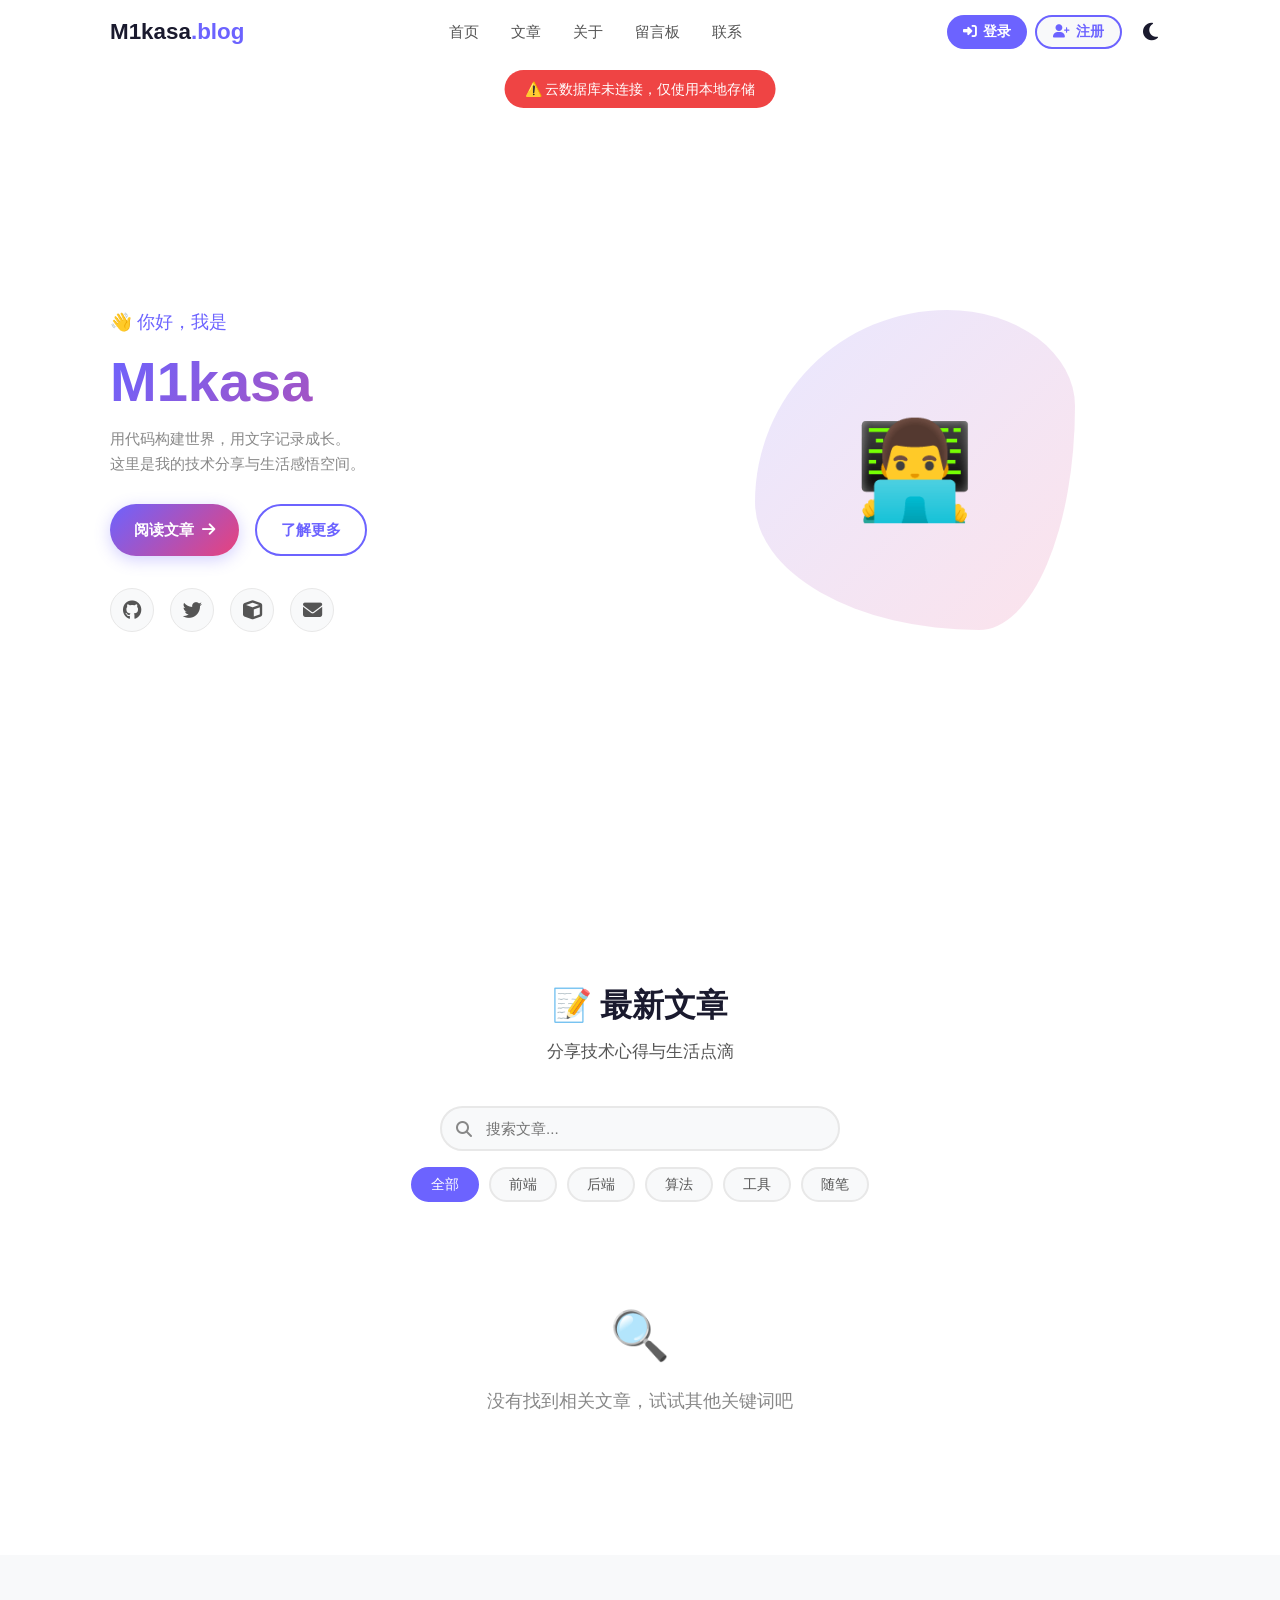
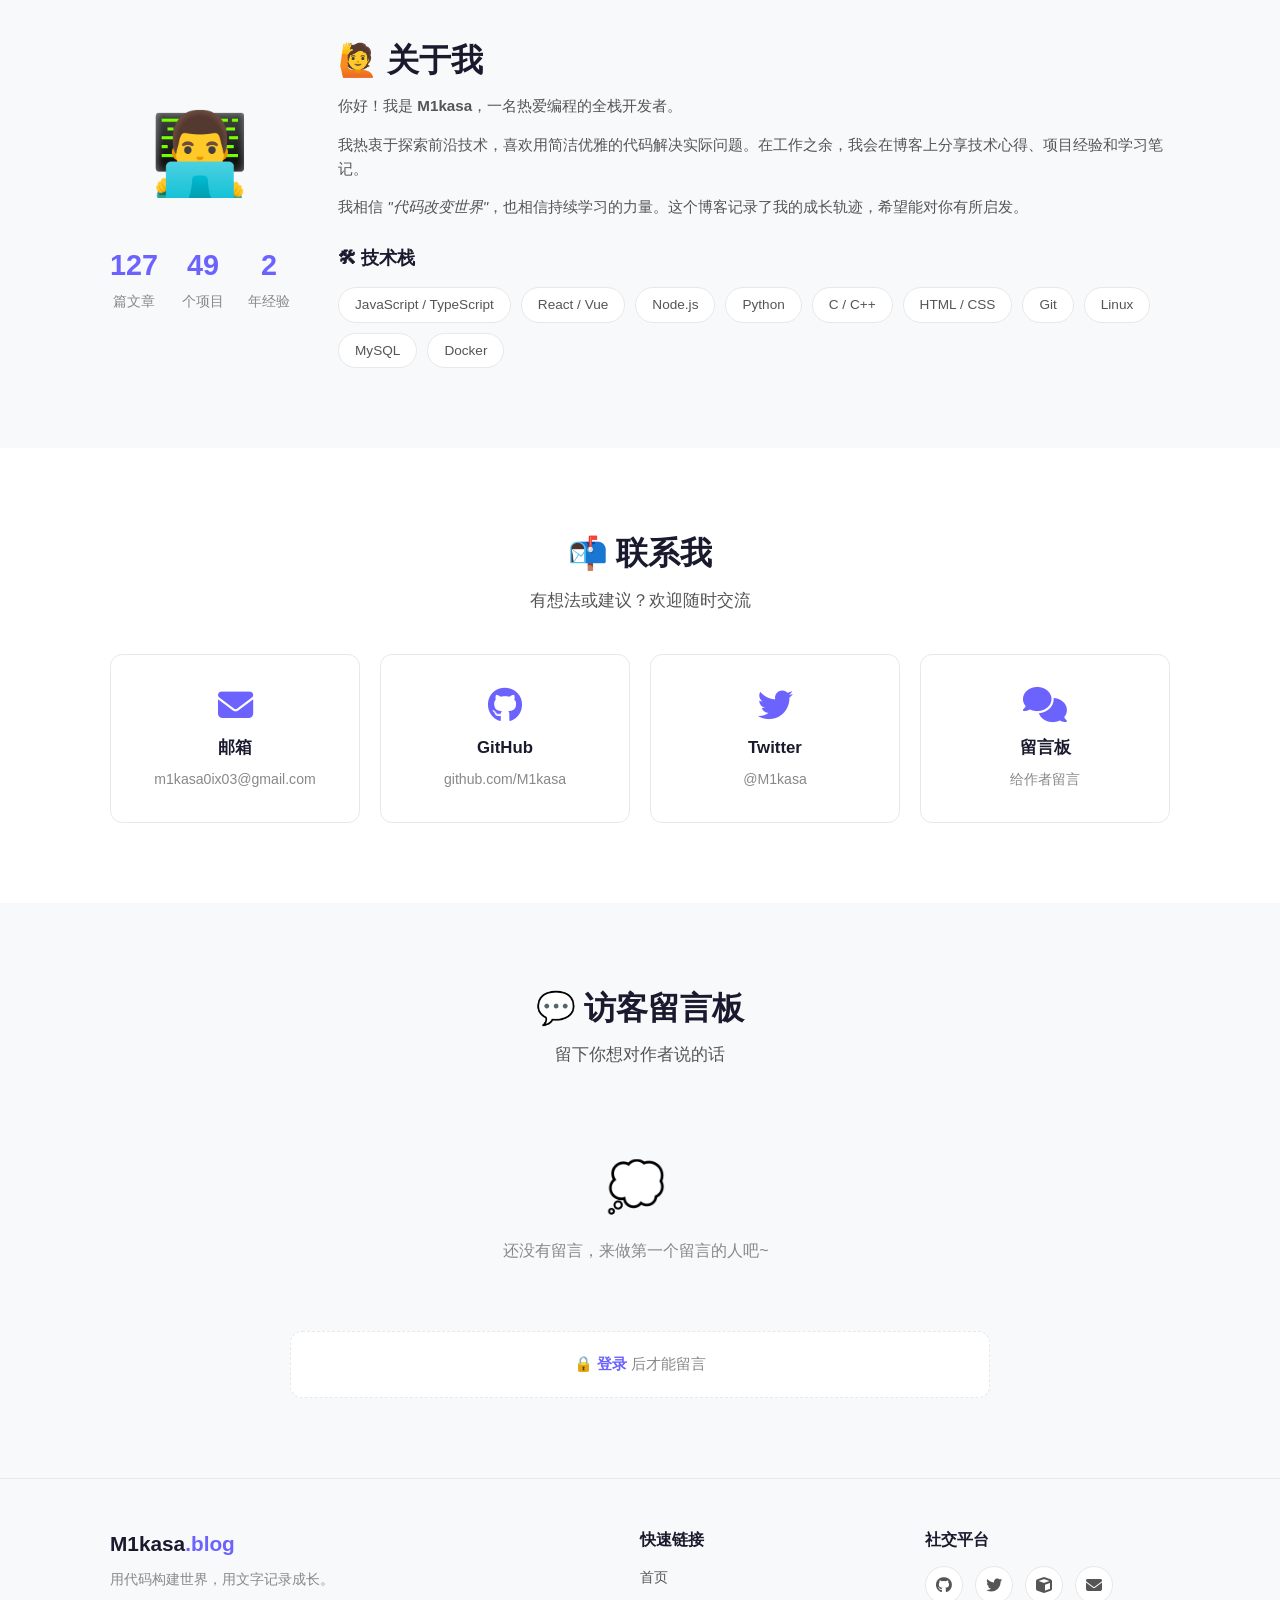
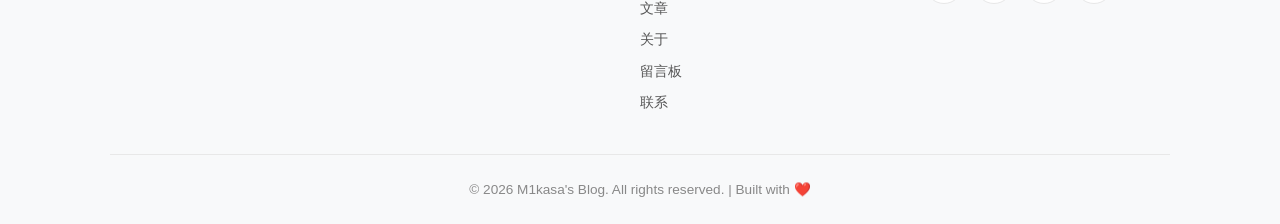
==== index.html @ 1a2d3fbe "✨ 文章封面支持自定义图片上传（Base64存DB + 卡片渲染）" ====
<!DOCTYPE html>
<html lang="zh-CN">
<head>
    <meta charset="UTF-8">
    <meta name="viewport" content="width=device-width, initial-scale=1.0">
    <title>M1kasa's Blog - 个人博客</title>
    <link rel="stylesheet" href="style.css">
    <link rel="stylesheet" href="https://cdnjs.cloudflare.com/ajax/libs/font-awesome/6.4.0/css/all.min.css">
    <script src="https://cdn.jsdelivr.net/npm/@supabase/supabase-js@2"></script>
</head>
<body>
    <!-- 导航栏 -->
    <nav class="navbar" id="navbar">
        <div class="nav-container">
            <a href="#" class="nav-logo">M1kasa<span>.blog</span></a>
            <ul class="nav-menu" id="navMenu">
                <li><a href="#home" class="nav-link active">首页</a></li>
                <li><a href="#blog" class="nav-link">文章</a></li>
                <li><a href="#about" class="nav-link">关于</a></li>
                <li><a href="#guestbook" class="nav-link">留言板</a></li>
                <li><a href="#contact" class="nav-link">联系</a></li>
            </ul>
            <div class="nav-actions">
                <!-- 未登录 -->
                <div class="auth-buttons" id="authButtons">
                    <button class="btn-auth btn-login" id="btnLogin"><i class="fas fa-sign-in-alt"></i> 登录</button>
                    <button class="btn-auth btn-register" id="btnRegister"><i class="fas fa-user-plus"></i> 注册</button>
                </div>
                <!-- 已登录 -->
                <div class="user-dropdown" id="userDropdown" style="display:none;">
                    <button class="user-avatar-btn" id="userAvatarBtn">
                        <span id="userAvatarEmoji">👤</span>
                        <span id="userNavName">M1kasa</span>
                        <i class="fas fa-chevron-down"></i>
                    </button>
                    <div class="user-menu" id="userMenu">
                        <div class="user-menu-header">
                            <span id="menuUserEmoji">👤</span>
                            <div>
                                <strong id="menuUserName">M1kasa</strong>
                                <span class="user-role-badge" id="menuUserRole">管理员</span>
                            </div>
                        </div>
                        <button class="user-menu-item" id="btnLogout"><i class="fas fa-sign-out-alt"></i> 退出登录</button>
                    </div>
                </div>
                <button class="theme-toggle" id="themeToggle" title="切换主题">
                    <i class="fas fa-moon"></i>
                </button>
                <button class="menu-toggle" id="menuToggle">
                    <i class="fas fa-bars"></i>
                </button>
            </div>
        </div>
    </nav>

    <!-- 首页 Hero -->
    <section id="home" class="hero">
        <div class="hero-content">
            <p class="hero-greeting">👋 你好，我是</p>
            <h1 class="hero-title">M1kasa</h1>
            <p class="hero-desc">用代码构建世界，用文字记录成长。<br>这里是我的技术分享与生活感悟空间。</p>
            <div class="hero-buttons">
                <a href="#blog" class="btn btn-primary">阅读文章 <i class="fas fa-arrow-right"></i></a>
                <button class="btn btn-write" id="btnWriteArticle"><i class="fas fa-pen"></i> 写文章</button>
                <a href="#about" class="btn btn-outline">了解更多</a>
            </div>
            <div class="hero-social">
                <a href="#" title="GitHub"><i class="fab fa-github"></i></a>
                <a href="#" title="Twitter"><i class="fab fa-twitter"></i></a>
                <a href="#" title="掘金"><i class="fas fa-cube"></i></a>
                <a href="#" title="邮箱"><i class="fas fa-envelope"></i></a>
            </div>
        </div>
        <div class="hero-visual">
            <div class="hero-shape"></div>
            <div class="hero-avatar">👨‍💻</div>
        </div>
    </section>

    <!-- 文章区 -->
    <section id="blog" class="section blog-section">
        <div class="container">
            <div class="section-header">
                <h2 class="section-title">📝 最新文章</h2>
                <p class="section-subtitle">分享技术心得与生活点滴</p>
            </div>

            <!-- 搜索和筛选 -->
            <div class="blog-controls">
                <div class="search-box">
                    <i class="fas fa-search"></i>
                    <input type="text" id="searchInput" placeholder="搜索文章...">
                </div>
                <div class="tag-filters" id="tagFilters">
                    <button class="tag-btn active" data-tag="all">全部</button>
                    <button class="tag-btn" data-tag="前端">前端</button>
                    <button class="tag-btn" data-tag="后端">后端</button>
                    <button class="tag-btn" data-tag="算法">算法</button>
                    <button class="tag-btn" data-tag="工具">工具</button>
                    <button class="tag-btn" data-tag="随笔">随笔</button>
                </div>
            </div>

            <!-- 文章列表 -->
            <div class="blog-grid" id="blogGrid">
                <!-- JS 动态渲染 -->
            </div>

            <!-- 加载更多 -->
            <div class="load-more" id="loadMore">
                <button class="btn btn-outline" id="loadMoreBtn">加载更多 <i class="fas fa-chevron-down"></i></button>
            </div>
        </div>
    </section>

    <!-- 访客记录面板（仅管理员可见） -->
    <section id="visitorsPanel" class="section visitors-panel-section" style="display:none;">
        <div class="container">
            <div class="section-header">
                <h2 class="section-title">👥 访客记录</h2>
                <p class="section-subtitle">最近访问博客的用户</p>
            </div>
            <div class="visitors-table-wrapper">
                <table class="visitors-table">
                    <thead>
                        <tr>
                            <th>👤 用户名</th>
                            <th>🕐 登录时间</th>
                            <th>🔢 访问次数</th>
                        </tr>
                    </thead>
                    <tbody id="visitorsTableBody">
                        <!-- JS 动态渲染 -->
                    </tbody>
                </table>
            </div>
        </div>
    </section>

    <!-- 关于区 -->
    <section id="about" class="section about-section">
        <div class="container">
            <div class="about-wrapper">
                <div class="about-visual">
                    <div class="about-avatar">👨‍💻</div>
                    <div class="about-stats">
                        <div class="stat-item">
                            <span class="stat-number" data-count="128">0</span>
                            <span class="stat-label">篇文章</span>
                        </div>
                        <div class="stat-item">
                            <span class="stat-number" data-count="50">0</span>
                            <span class="stat-label">个项目</span>
                        </div>
                        <div class="stat-item">
                            <span class="stat-number" data-count="3">0</span>
                            <span class="stat-label">年经验</span>
                        </div>
                    </div>
                </div>
                <div class="about-content">
                    <h2 class="section-title">🙋 关于我</h2>
                    <p>你好！我是 <strong>M1kasa</strong>，一名热爱编程的全栈开发者。</p>
                    <p>我热衷于探索前沿技术，喜欢用简洁优雅的代码解决实际问题。在工作之余，我会在博客上分享技术心得、项目经验和学习笔记。</p>
                    <p>我相信 <em>"代码改变世界"</em>，也相信持续学习的力量。这个博客记录了我的成长轨迹，希望能对你有所启发。</p>

                    <h3>🛠 技术栈</h3>
                    <div class="skill-tags">
                        <span>JavaScript / TypeScript</span>
                        <span>React / Vue</span>
                        <span>Node.js</span>
                        <span>Python</span>
                        <span>C / C++</span>
                        <span>HTML / CSS</span>
                        <span>Git</span>
                        <span>Linux</span>
                        <span>MySQL</span>
                        <span>Docker</span>
                    </div>
                </div>
            </div>
        </div>
    </section>

    <!-- 联系区 -->
    <section id="contact" class="section contact-section">
        <div class="container">
            <div class="section-header">
                <h2 class="section-title">📬 联系我</h2>
                <p class="section-subtitle">有想法或建议？欢迎随时交流</p>
            </div>
            <div class="contact-cards">
                <a href="mailto:m1kasa0ix03@gmail.com" class="contact-card">
                    <i class="fas fa-envelope"></i>
                    <h3>邮箱</h3>
                    <p>m1kasa0ix03@gmail.com</p>
                </a>
                <a href="#" class="contact-card">
                    <i class="fab fa-github"></i>
                    <h3>GitHub</h3>
                    <p>github.com/M1kasa</p>
                </a>
                <a href="#" class="contact-card">
                    <i class="fab fa-twitter"></i>
                    <h3>Twitter</h3>
                    <p>@M1kasa</p>
                </a>
                <a href="#guestbook" class="contact-card">
                    <i class="fas fa-comments"></i>
                    <h3>留言板</h3>
                    <p>给作者留言</p>
                </a>
            </div>
        </div>
    </section>

    <!-- 留言板 -->
    <section id="guestbook" class="section guestbook-section">
        <div class="container">
            <div class="section-header">
                <h2 class="section-title">💬 访客留言板</h2>
                <p class="section-subtitle">留下你想对作者说的话</p>
            </div>
            <div class="guestbook-wrapper">
                <div class="guestbook-messages" id="guestbookMessages">
                    <!-- JS 动态渲染 -->
                </div>
                <div class="guestbook-form-wrapper" id="guestbookFormWrapper">
                    <textarea id="guestbookBody" placeholder="写下你想说的话...（Ctrl+Enter 发表）" rows="3" maxlength="500"></textarea>
                    <button class="btn btn-primary" id="btnGuestbookSubmit"><i class="fas fa-paper-plane"></i> 发表留言</button>
                    <p class="guestbook-hint" id="guestbookHint"></p>
                </div>
                <div class="guestbook-login-nag" id="guestbookLoginNag" style="display:none;">
                    <p>🔒 <a href="#" id="guestbookLoginLink">登录</a> 后才能留言</p>
                </div>
            </div>
        </div>
    </section>

    <!-- 页脚 -->
    <footer class="footer">
        <div class="container">
            <div class="footer-content">
                <div class="footer-brand">
                    <a href="#" class="footer-logo">M1kasa<span>.blog</span></a>
                    <p>用代码构建世界，用文字记录成长。</p>
                </div>
                <div class="footer-links">
                    <h4>快速链接</h4>
                    <a href="#home">首页</a>
                    <a href="#blog">文章</a>
                    <a href="#about">关于</a>
                    <a href="#guestbook">留言板</a>
                    <a href="#contact">联系</a>
                </div>
                <div class="footer-social">
                    <h4>社交平台</h4>
                    <div class="social-icons">
                        <a href="#"><i class="fab fa-github"></i></a>
                        <a href="#"><i class="fab fa-twitter"></i></a>
                        <a href="#"><i class="fas fa-cube"></i></a>
                        <a href="#"><i class="fas fa-envelope"></i></a>
                    </div>
                </div>
            </div>
            <div class="footer-bottom">
                <p>&copy; 2026 M1kasa's Blog. All rights reserved. | Built with ❤️</p>
            </div>
        </div>
    </footer>

    <!-- 回到顶部 -->
    <button class="back-to-top" id="backToTop" title="回到顶部">
        <i class="fas fa-arrow-up"></i>
    </button>

    <!-- 文章详情弹窗 -->
    <div class="post-modal" id="postModal">
        <div class="modal-overlay" id="modalOverlay"></div>
        <div class="modal-content" id="modalContent">
            <button class="modal-close" id="modalClose"><i class="fas fa-times"></i></button>
            <article class="post-detail" id="postDetail">
                <!-- JS 动态渲染 -->
            </article>
            <!-- 评论区 -->
            <div class="comments-section" id="commentsSection">
                <h3 class="comments-title">💬 评论区</h3>
                <div class="comments-list" id="commentsList">
                    <!-- JS 动态渲染 -->
                </div>
                <div class="comment-form" id="commentFormWrapper">
                    <textarea id="commentBody" placeholder="写下你的想法...（Ctrl+Enter 发表）" rows="3" maxlength="500"></textarea>
                    <button class="btn btn-primary" id="btnSubmitComment"><i class="fas fa-paper-plane"></i> 发表评论</button>
                    <p class="comment-hint" id="commentHint"></p>
                </div>
                <div class="comment-login-nag" id="commentLoginNag" style="display:none;">
                    <p>🔒 <a href="#" id="commentLoginLink">登录</a> 后才能发表评论</p>
                </div>
            </div>
        </div>
    </div>

    <!-- 写文章弹窗 -->
    <div class="editor-modal" id="editorModal">
        <div class="editor-overlay" id="editorOverlay"></div>
        <div class="editor-content" id="editorContent">
            <div class="editor-header">
                <h2>✍️ 撰写文章</h2>
                <button class="editor-close" id="editorClose"><i class="fas fa-times"></i></button>
            </div>
            <div class="editor-body">
                <div class="editor-field">
                    <label>文章标题</label>
                    <input type="text" id="editTitle" placeholder="输入一个吸引人的标题..." maxlength="80">
                </div>
                <div class="editor-field">
                    <label>摘要（显示在卡片上）</label>
                    <input type="text" id="editExcerpt" placeholder="简短描述文章内容..." maxlength="150">
                </div>
                <div class="editor-field editor-field-row">
                    <div class="editor-half">
                        <label>分类标签</label>
                        <select id="editTag">
                            <option value="前端">前端</option>
                            <option value="后端">后端</option>
                            <option value="算法">算法</option>
                            <option value="工具">工具</option>
                            <option value="随笔">随笔</option>
                        </select>
                    </div>
                    <div class="editor-half">
                        <label>封面图片</label>
                        <div class="cover-upload-wrap">
                            <input type="file" id="editCover" accept="image/*" style="display:none">
                            <button type="button" id="btnPickCover" class="btn-cover-pick">📷 选择图片</button>
                            <button type="button" id="btnClearCover" class="btn-cover-clear" style="display:none">✕ 清除</button>
                            <div class="cover-preview" id="coverPreview" style="display:none">
                                <img id="coverPreviewImg" src="" alt="预览">
                            </div>
                        </div>
                        <select id="editEmoji" style="margin-top:8px;">
                            <option value="🚀">🚀 默认图标（无图片时显示）</option>
                            <option value="⚡">⚡ 效率</option>
                            <option value="💻">💻 编程</option>
                            <option value="🔧">🔧 工具</option>
                            <option value="📊">📊 数据</option>
                            <option value="✍️">✍️ 写作</option>
                            <option value="🐍">🐍 Python</option>
                            <option value="⚙️">⚙️ C++</option>
                            <option value="⚛️">⚛️ 前端</option>
                            <option value="🏆">🏆 竞赛</option>
                            <option value="🌳">🌳 结构</option>
                            <option value="🎨">🎨 设计</option>
                            <option value="🏗️">🏗️ 架构</option>
                            <option value="🔀">🔀 Git</option>
                        </select>
                    </div>
                </div>
                <div class="editor-field">
                    <label>文章内容（支持 HTML）</label>
                    <div class="editor-toolbar" id="editorToolbar">
                        <button type="button" data-tag="h2" title="大标题">H2</button>
                        <button type="button" data-tag="h3" title="小标题">H3</button>
                        <button type="button" data-tag="p" title="段落">P</button>
                        <button type="button" data-tag="strong" title="加粗">B</button>
                        <button type="button" data-tag="code" title="行内代码">&lt;/&gt;</button>
                        <button type="button" data-tag="pre" title="代码块">PRE</button>
                        <button type="button" data-tag="ul" title="无序列表">UL</button>
                        <button type="button" data-tag="ol" title="有序列表">OL</button>
                    </div>
                    <textarea id="editBody" placeholder="在这里书写你的文章内容...&#10;&#10;提示：使用顶部工具栏快速插入 HTML 标签" rows="16"></textarea>
                </div>
            </div>
            <div class="editor-footer">
                <p class="editor-hint" id="editorHint"></p>
                <button class="btn btn-primary" id="btnPublish"><i class="fas fa-paper-plane"></i> 发布文章</button>
            </div>
        </div>
    </div>

    <!-- 登录/注册弹窗 -->
    <div class="auth-modal" id="authModal">
        <div class="auth-overlay" id="authOverlay"></div>
        <div class="auth-content" id="authContent">
            <button class="auth-close" id="authClose"><i class="fas fa-times"></i></button>
            <!-- 登录表单 -->
            <div class="auth-form" id="loginForm">
                <div class="auth-icon">🔐</div>
                <h2 class="auth-title">登录账号</h2>
                <div class="auth-field">
                    <label>用户名</label>
                    <input type="text" id="loginUsername" placeholder="请输入用户名" maxlength="20" autocomplete="username">
                </div>
                <div class="auth-field">
                    <label>密码</label>
                    <input type="password" id="loginPassword" placeholder="请输入密码" maxlength="30" autocomplete="current-password">
                </div>
                <p class="auth-hint" id="loginHint"></p>
                <button class="btn btn-primary auth-submit" id="btnLoginSubmit"><i class="fas fa-sign-in-alt"></i> 登录</button>
                <p class="auth-switch">还没有账号？<a href="#" id="switchToRegister">立即注册 →</a></p>
            </div>
            <!-- 注册表单 -->
            <div class="auth-form" id="registerForm" style="display:none;">
                <div class="auth-icon">✨</div>
                <h2 class="auth-title">创建账号</h2>
                <div class="auth-field">
                    <label>用户名</label>
                    <input type="text" id="regUsername" placeholder="请输入用户名（3-20个字符）" maxlength="20" autocomplete="username">
                </div>
                <div class="auth-field">
                    <label>密码</label>
                    <input type="password" id="regPassword" placeholder="请输入密码（6-30个字符）" maxlength="30" autocomplete="new-password">
                </div>
                <div class="auth-field">
                    <label>确认密码</label>
                    <input type="password" id="regPasswordConfirm" placeholder="请再次输入密码" maxlength="30" autocomplete="new-password">
                </div>
                <p class="auth-hint" id="registerHint"></p>
                <button class="btn btn-primary auth-submit" id="btnRegisterSubmit"><i class="fas fa-user-plus"></i> 注册</button>
                <p class="auth-switch">已有账号？<a href="#" id="switchToLogin">立即登录 →</a></p>
            </div>
        </div>
    </div>

    <script src="script.js?v=7"></script>
</body>
</html>
---- style.css ----
/* ============================================
   个人博客 - 完整样式表
   Author: M1kasa
   ============================================ */

/* ===== CSS 变量 ===== */
:root {
    --bg-primary: #ffffff;
    --bg-secondary: #f8f9fa;
    --bg-card: #ffffff;
    --text-primary: #1a1a2e;
    --text-secondary: #555;
    --text-muted: #888;
    --accent: #6c63ff;
    --accent-light: #8b83ff;
    --accent-dark: #5a52d5;
    --gradient: linear-gradient(135deg, #6c63ff, #e9427b);
    --gradient-soft: linear-gradient(135deg, rgba(108,99,255,0.08), rgba(233,66,123,0.08));
    --border: #e8e8e8;
    --shadow-sm: 0 2px 8px rgba(0,0,0,0.06);
    --shadow-md: 0 4px 16px rgba(0,0,0,0.08);
    --shadow-lg: 0 8px 32px rgba(0,0,0,0.12);
    --radius-sm: 8px;
    --radius-md: 12px;
    --radius-lg: 20px;
    --transition: 0.3s cubic-bezier(0.4, 0, 0.2, 1);
}

[data-theme="dark"] {
    --bg-primary: #0f0f1a;
    --bg-secondary: #1a1a2e;
    --bg-card: #16213e;
    --text-primary: #e0e0e0;
    --text-secondary: #aaa;
    --text-muted: #777;
    --accent: #8b83ff;
    --accent-light: #a09aff;
    --accent-dark: #6c63ff;
    --gradient: linear-gradient(135deg, #8b83ff, #ff6b9d);
    --gradient-soft: linear-gradient(135deg, rgba(139,131,255,0.1), rgba(255,107,157,0.08));
    --border: #2a2a4a;
    --shadow-sm: 0 2px 8px rgba(0,0,0,0.2);
    --shadow-md: 0 4px 16px rgba(0,0,0,0.3);
    --shadow-lg: 0 8px 32px rgba(0,0,0,0.4);
}

/* ===== 全局重置 ===== */
* {
    margin: 0;
    padding: 0;
    box-sizing: border-box;
}

html {
    scroll-behavior: smooth;
}

body {
    font-family: -apple-system, BlinkMacSystemFont, "Segoe UI", "PingFang SC", "Hiragino Sans GB", "Microsoft YaHei", sans-serif;
    background: var(--bg-primary);
    color: var(--text-primary);
    line-height: 1.6;
    transition: background var(--transition), color var(--transition);
    overflow-x: hidden;
}

a {
    text-decoration: none;
    color: inherit;
}

ul {
    list-style: none;
}

img {
    max-width: 100%;
}

.container {
    max-width: 1100px;
    margin: 0 auto;
    padding: 0 20px;
}

.section {
    padding: 80px 0;
}

.section-header {
    text-align: center;
    margin-bottom: 40px;
}

.section-title {
    font-size: 2rem;
    font-weight: 700;
    margin-bottom: 8px;
}

.section-subtitle {
    color: var(--text-secondary);
    font-size: 1.05rem;
}

/* ===== 按钮 ===== */
.btn {
    display: inline-flex;
    align-items: center;
    gap: 8px;
    padding: 12px 24px;
    border-radius: 50px;
    font-size: 0.95rem;
    font-weight: 600;
    cursor: pointer;
    transition: all var(--transition);
    border: none;
}

.btn-primary {
    background: var(--gradient);
    color: #fff;
    box-shadow: 0 4px 16px rgba(108, 99, 255, 0.3);
}

.btn-primary:hover {
    transform: translateY(-2px);
    box-shadow: 0 6px 24px rgba(108, 99, 255, 0.45);
}

.btn-outline {
    background: transparent;
    color: var(--accent);
    border: 2px solid var(--accent);
}

.btn-outline:hover {
    background: var(--accent);
    color: #fff;
    transform: translateY(-2px);
}

/* ===== 导航栏 ===== */
.navbar {
    position: fixed;
    top: 0;
    left: 0;
    width: 100%;
    z-index: 1000;
    background: rgba(255, 255, 255, 0.8);
    backdrop-filter: blur(16px);
    -webkit-backdrop-filter: blur(16px);
    border-bottom: 1px solid transparent;
    transition: all var(--transition);
}

[data-theme="dark"] .navbar {
    background: rgba(15, 15, 26, 0.85);
}

.navbar.scrolled {
    border-bottom-color: var(--border);
    box-shadow: var(--shadow-sm);
}

.nav-container {
    max-width: 1100px;
    margin: 0 auto;
    padding: 0 20px;
    display: flex;
    justify-content: space-between;
    align-items: center;
    height: 64px;
}

.nav-logo {
    font-size: 1.4rem;
    font-weight: 700;
    color: var(--text-primary);
}

.nav-logo span {
    color: var(--accent);
}

.nav-menu {
    display: flex;
    gap: 32px;
}

.nav-link {
    font-size: 0.95rem;
    color: var(--text-secondary);
    position: relative;
    padding: 4px 0;
    transition: color var(--transition);
}

.nav-link::after {
    content: '';
    position: absolute;
    bottom: 0;
    left: 0;
    width: 0;
    height: 2px;
    background: var(--accent);
    border-radius: 1px;
    transition: width var(--transition);
}

.nav-link:hover,
.nav-link.active {
    color: var(--accent);
}

.nav-link:hover::after,
.nav-link.active::after {
    width: 100%;
}

.nav-actions {
    display: flex;
    align-items: center;
    gap: 8px;
}

.theme-toggle,
.menu-toggle {
    background: none;
    border: none;
    font-size: 1.25rem;
    color: var(--text-primary);
    cursor: pointer;
    width: 40px;
    height: 40px;
    border-radius: 50%;
    display: flex;
    align-items: center;
    justify-content: center;
    transition: all var(--transition);
}

.theme-toggle:hover,
.menu-toggle:hover {
    background: var(--gradient-soft);
}

.menu-toggle {
    display: none;
}

/* ===== Hero 区 ===== */
.hero {
    min-height: 100vh;
    display: flex;
    align-items: center;
    justify-content: space-between;
    max-width: 1100px;
    margin: 0 auto;
    padding: 80px 20px 40px;
    gap: 40px;
}

.hero-content {
    flex: 1;
}

.hero-greeting {
    font-size: 1.1rem;
    color: var(--accent);
    margin-bottom: 12px;
    font-weight: 500;
}

.hero-title {
    font-size: 3.5rem;
    font-weight: 800;
    background: var(--gradient);
    -webkit-background-clip: text;
    background-clip: text;
    -webkit-text-fill-color: transparent;
    margin-bottom: 12px;
    line-height: 1.2;
}

.hero-subtitle {
    font-size: 1.15rem;
    color: var(--text-secondary);
    margin-bottom: 16px;
}

.hero-desc {
    color: var(--text-muted);
    margin-bottom: 28px;
    font-size: 0.95rem;
}

.hero-buttons {
    display: flex;
    gap: 16px;
    margin-bottom: 32px;
}

.hero-social {
    display: flex;
    gap: 16px;
}

.hero-social a {
    width: 44px;
    height: 44px;
    border-radius: 50%;
    background: var(--bg-secondary);
    display: flex;
    align-items: center;
    justify-content: center;
    font-size: 1.2rem;
    color: var(--text-secondary);
    transition: all var(--transition);
    border: 1px solid var(--border);
}

.hero-social a:hover {
    color: var(--accent);
    border-color: var(--accent);
    transform: translateY(-3px);
    box-shadow: var(--shadow-md);
}

.hero-visual {
    flex: 1;
    display: flex;
    justify-content: center;
    align-items: center;
    position: relative;
}

.hero-shape {
    width: 320px;
    height: 320px;
    background: var(--gradient);
    border-radius: 60% 40% 30% 70% / 60% 30% 70% 40%;
    animation: morph 8s ease-in-out infinite;
    opacity: 0.15;
    position: absolute;
}

[data-theme="dark"] .hero-shape {
    opacity: 0.25;
}

.hero-avatar {
    font-size: 6rem;
    position: relative;
    z-index: 1;
    animation: float 3s ease-in-out infinite;
}

@keyframes morph {
    0%, 100% { border-radius: 60% 40% 30% 70% / 60% 30% 70% 40%; }
    50% { border-radius: 30% 60% 70% 40% / 50% 60% 30% 60%; }
}

@keyframes float {
    0%, 100% { transform: translateY(0); }
    50% { transform: translateY(-16px); }
}

/* ===== 博客控制区 ===== */
.blog-controls {
    display: flex;
    flex-direction: column;
    gap: 16px;
    margin-bottom: 36px;
}

.search-box {
    position: relative;
    max-width: 400px;
    margin: 0 auto;
    width: 100%;
}

.search-box i {
    position: absolute;
    left: 16px;
    top: 50%;
    transform: translateY(-50%);
    color: var(--text-muted);
}

.search-box input {
    width: 100%;
    padding: 12px 16px 12px 44px;
    border: 2px solid var(--border);
    border-radius: 50px;
    font-size: 0.95rem;
    background: var(--bg-secondary);
    color: var(--text-primary);
    outline: none;
    transition: all var(--transition);
}

.search-box input:focus {
    border-color: var(--accent);
    box-shadow: 0 0 0 4px rgba(108, 99, 255, 0.1);
}

.tag-filters {
    display: flex;
    flex-wrap: wrap;
    gap: 10px;
    justify-content: center;
}

.tag-btn {
    padding: 6px 18px;
    border-radius: 50px;
    border: 2px solid var(--border);
    background: var(--bg-secondary);
    color: var(--text-secondary);
    font-size: 0.9rem;
    cursor: pointer;
    transition: all var(--transition);
    font-weight: 500;
}

.tag-btn:hover {
    border-color: var(--accent);
    color: var(--accent);
}

.tag-btn.active {
    background: var(--accent);
    color: #fff;
    border-color: var(--accent);
}

/* ===== 文章卡片 ===== */
.blog-grid {
    display: grid;
    grid-template-columns: repeat(auto-fill, minmax(320px, 1fr));
    gap: 24px;
}

.blog-card {
    background: var(--bg-card);
    border-radius: var(--radius-md);
    overflow: hidden;
    border: 1px solid var(--border);
    transition: all var(--transition);
    cursor: pointer;
}

.blog-card:hover {
    transform: translateY(-4px);
    box-shadow: var(--shadow-lg);
    border-color: var(--accent-light);
}

.card-image {
    height: 180px;
    background: var(--gradient-soft);
    display: flex;
    align-items: center;
    justify-content: center;
    font-size: 3rem;
    position: relative;
    overflow: hidden;
}

.card-image .card-emoji {
    transition: transform var(--transition);
}

.card-image .card-cover-img {
    width: 100%;
    height: 100%;
    object-fit: cover;
    transition: transform var(--transition);
}

.blog-card:hover .card-cover-img {
    transform: scale(1.05);
}

.blog-card:hover .card-emoji {
    transform: scale(1.2) rotate(5deg);
}

.card-body {
    padding: 20px;
}

.card-tags {
    display: flex;
    gap: 8px;
    margin-bottom: 10px;
    flex-wrap: wrap;
}

.card-tag {
    font-size: 0.75rem;
    padding: 3px 10px;
    border-radius: 50px;
    background: var(--gradient-soft);
    color: var(--accent);
    font-weight: 500;
}

.card-title {
    font-size: 1.2rem;
    font-weight: 700;
    margin-bottom: 8px;
    color: var(--text-primary);
    line-height: 1.4;
}

.card-excerpt {
    font-size: 0.9rem;
    color: var(--text-secondary);
    margin-bottom: 16px;
    display: -webkit-box;
    -webkit-line-clamp: 2;
    -webkit-box-orient: vertical;
    overflow: hidden;
}

.card-footer {
    display: flex;
    justify-content: space-between;
    align-items: center;
    font-size: 0.82rem;
    color: var(--text-muted);
    border-top: 1px solid var(--border);
    padding-top: 14px;
}

.card-footer span {
    display: flex;
    align-items: center;
    gap: 4px;
}

/* ===== 加载更多 ===== */
.load-more {
    text-align: center;
    margin-top: 40px;
}

/* ===== 关于区 ===== */
.about-section {
    background: var(--bg-secondary);
}

.about-wrapper {
    display: flex;
    gap: 48px;
    align-items: center;
}

.about-visual {
    flex-shrink: 0;
    text-align: center;
}

.about-avatar {
    font-size: 5rem;
    margin-bottom: 24px;
    animation: float 3s ease-in-out infinite;
}

.about-stats {
    display: flex;
    gap: 24px;
}

.stat-item {
    text-align: center;
}

.stat-number {
    display: block;
    font-size: 1.8rem;
    font-weight: 700;
    color: var(--accent);
}

.stat-label {
    font-size: 0.85rem;
    color: var(--text-muted);
}

.about-content {
    flex: 1;
}

.about-content p {
    color: var(--text-secondary);
    margin-bottom: 14px;
    font-size: 0.95rem;
}

.about-content h3 {
    margin-top: 24px;
    margin-bottom: 14px;
    font-size: 1.15rem;
}

.skill-tags {
    display: flex;
    flex-wrap: wrap;
    gap: 10px;
}

.skill-tags span {
    padding: 6px 16px;
    background: var(--bg-card);
    border: 1px solid var(--border);
    border-radius: 50px;
    font-size: 0.85rem;
    color: var(--text-secondary);
    transition: all var(--transition);
}

.skill-tags span:hover {
    border-color: var(--accent);
    color: var(--accent);
    transform: translateY(-2px);
}

/* ===== 联系区 ===== */
.contact-cards {
    display: grid;
    grid-template-columns: repeat(auto-fill, minmax(220px, 1fr));
    gap: 20px;
}

.contact-card {
    background: var(--bg-card);
    border: 1px solid var(--border);
    border-radius: var(--radius-md);
    padding: 32px 20px;
    text-align: center;
    transition: all var(--transition);
    display: block;
}

.contact-card:hover {
    transform: translateY(-4px);
    box-shadow: var(--shadow-lg);
    border-color: var(--accent);
}

.contact-card i {
    font-size: 2.2rem;
    color: var(--accent);
    margin-bottom: 12px;
}

.contact-card h3 {
    font-size: 1.05rem;
    margin-bottom: 6px;
}

.contact-card p {
    font-size: 0.88rem;
    color: var(--text-muted);
}

/* ===== 页脚 ===== */
.footer {
    background: var(--bg-secondary);
    border-top: 1px solid var(--border);
    padding: 48px 0 24px;
}

.footer-content {
    display: grid;
    grid-template-columns: 2fr 1fr 1fr;
    gap: 40px;
    margin-bottom: 32px;
}

.footer-logo {
    font-size: 1.3rem;
    font-weight: 700;
}

.footer-logo span {
    color: var(--accent);
}

.footer-brand p {
    color: var(--text-muted);
    font-size: 0.9rem;
    margin-top: 8px;
}

.footer-links h4,
.footer-social h4 {
    font-size: 1rem;
    margin-bottom: 14px;
}

.footer-links a {
    display: block;
    color: var(--text-secondary);
    font-size: 0.9rem;
    margin-bottom: 8px;
    transition: color var(--transition);
}

.footer-links a:hover {
    color: var(--accent);
}

.social-icons {
    display: flex;
    gap: 12px;
}

.social-icons a {
    width: 38px;
    height: 38px;
    border-radius: 50%;
    background: var(--bg-card);
    border: 1px solid var(--border);
    display: flex;
    align-items: center;
    justify-content: center;
    font-size: 1rem;
    color: var(--text-secondary);
    transition: all var(--transition);
}

.social-icons a:hover {
    color: var(--accent);
    border-color: var(--accent);
    transform: translateY(-2px);
}

.footer-bottom {
    text-align: center;
    padding-top: 24px;
    border-top: 1px solid var(--border);
}

.footer-bottom p {
    font-size: 0.85rem;
    color: var(--text-muted);
}

/* ===== 回到顶部 ===== */
.back-to-top {
    position: fixed;
    bottom: 32px;
    right: 32px;
    width: 46px;
    height: 46px;
    border-radius: 50%;
    background: var(--accent);
    color: #fff;
    border: none;
    cursor: pointer;
    font-size: 1.1rem;
    box-shadow: var(--shadow-md);
    opacity: 0;
    visibility: hidden;
    transition: all var(--transition);
    z-index: 999;
    display: flex;
    align-items: center;
    justify-content: center;
}

.back-to-top.visible {
    opacity: 1;
    visibility: visible;
}

.back-to-top:hover {
    transform: translateY(-3px);
    box-shadow: var(--shadow-lg);
}

/* ===== 文章详情弹窗 ===== */
.post-modal {
    position: fixed;
    inset: 0;
    z-index: 2000;
    opacity: 0;
    visibility: hidden;
    transition: all var(--transition);
}

.post-modal.active {
    opacity: 1;
    visibility: visible;
}

.modal-overlay {
    position: absolute;
    inset: 0;
    background: rgba(0, 0, 0, 0.5);
    backdrop-filter: blur(4px);
}

.modal-content {
    position: absolute;
    top: 50%;
    left: 50%;
    transform: translate(-50%, -50%) scale(0.9);
    background: var(--bg-card);
    border-radius: var(--radius-lg);
    max-width: 700px;
    width: 90%;
    max-height: 85vh;
    overflow-y: auto;
    padding: 40px;
    transition: transform var(--transition);
}

.post-modal.active .modal-content {
    transform: translate(-50%, -50%) scale(1);
}

.modal-close {
    position: sticky;
    top: 0;
    float: right;
    background: var(--bg-secondary);
    border: none;
    width: 36px;
    height: 36px;
    border-radius: 50%;
    font-size: 1.1rem;
    color: var(--text-secondary);
    cursor: pointer;
    display: flex;
    align-items: center;
    justify-content: center;
    transition: all var(--transition);
    z-index: 1;
}

.modal-close:hover {
    background: var(--accent);
    color: #fff;
}

.post-detail h1 {
    font-size: 1.8rem;
    margin-bottom: 16px;
    line-height: 1.4;
}

.post-meta {
    display: flex;
    gap: 16px;
    flex-wrap: wrap;
    color: var(--text-muted);
    font-size: 0.88rem;
    margin-bottom: 24px;
    padding-bottom: 20px;
    border-bottom: 1px solid var(--border);
}

.post-meta span {
    display: flex;
    align-items: center;
    gap: 6px;
}

.post-detail .post-body {
    color: var(--text-secondary);
    line-height: 1.8;
    font-size: 1rem;
}

.post-detail .post-body p {
    margin-bottom: 16px;
}

.post-detail .post-body h2 {
    font-size: 1.3rem;
    margin: 28px 0 12px;
    color: var(--text-primary);
}

.post-detail .post-body h3 {
    font-size: 1.1rem;
    margin: 22px 0 10px;
    color: var(--text-primary);
}

.post-detail .post-body code {
    background: var(--bg-secondary);
    padding: 2px 8px;
    border-radius: 4px;
    font-size: 0.9em;
}

.post-detail .post-body pre {
    background: var(--bg-secondary);
    padding: 16px;
    border-radius: var(--radius-sm);
    overflow-x: auto;
    margin-bottom: 16px;
}

.post-detail .post-body pre code {
    background: none;
    padding: 0;
}

.post-detail .post-body ul,
.post-detail .post-body ol {
    margin-bottom: 16px;
    padding-left: 24px;
}

.post-detail .post-body li {
    margin-bottom: 6px;
}

/* ===== 写文章按钮 ===== */
.btn-write {
    background: var(--bg-card);
    color: var(--accent);
    border: 2px solid var(--accent);
}

.btn-write:hover {
    background: var(--accent);
    color: #fff;
    transform: translateY(-2px);
    box-shadow: 0 4px 20px rgba(108, 99, 255, 0.3);
}

/* ===== 评论区 ===== */
.comments-section {
    margin-top: 32px;
    padding-top: 24px;
    border-top: 2px solid var(--border);
}

.comments-title {
    font-size: 1.1rem;
    font-weight: 700;
    margin-bottom: 20px;
    display: flex;
    align-items: center;
    gap: 8px;
}

.comments-list {
    display: flex;
    flex-direction: column;
    gap: 16px;
    margin-bottom: 24px;
    max-height: 300px;
    overflow-y: auto;
}

.comment-item {
    background: var(--bg-secondary);
    border-radius: var(--radius-sm);
    padding: 14px 16px;
    transition: background var(--transition);
}

.comment-item-header {
    display: flex;
    align-items: center;
    justify-content: space-between;
    margin-bottom: 6px;
}

.comment-item-name {
    font-weight: 700;
    font-size: 0.9rem;
    color: var(--accent);
}

.comment-item-time {
    font-size: 0.78rem;
    color: var(--text-muted);
}

.comment-item-body {
    font-size: 0.92rem;
    color: var(--text-secondary);
    line-height: 1.6;
}

.comment-item-delete {
    background: none;
    border: none;
    color: var(--text-muted);
    cursor: pointer;
    font-size: 0.8rem;
    padding: 2px 6px;
    border-radius: 4px;
    transition: all 0.2s;
}

.comment-item-delete:hover {
    color: #ff4757;
    background: rgba(255, 71, 87, 0.1);
}

.comment-form {
    display: flex;
    flex-direction: column;
    gap: 10px;
}

.comment-form input,
.comment-form textarea {
    padding: 10px 14px;
    border: 2px solid var(--border);
    border-radius: var(--radius-sm);
    font-size: 0.9rem;
    background: var(--bg-secondary);
    color: var(--text-primary);
    outline: none;
    font-family: inherit;
    transition: border-color var(--transition);
    resize: vertical;
}

.comment-form input:focus,
.comment-form textarea:focus {
    border-color: var(--accent);
    box-shadow: 0 0 0 3px rgba(108, 99, 255, 0.1);
}

.comment-hint {
    font-size: 0.8rem;
    color: var(--accent);
    min-height: 20px;
}

.comments-empty {
    text-align: center;
    padding: 20px;
    color: var(--text-muted);
    font-size: 0.9rem;
}

/* ===== 写文章编辑器弹窗 ===== */
.editor-modal {
    position: fixed;
    inset: 0;
    z-index: 3000;
    opacity: 0;
    visibility: hidden;
    transition: all var(--transition);
}

.editor-modal.active {
    opacity: 1;
    visibility: visible;
}

.editor-overlay {
    position: absolute;
    inset: 0;
    background: rgba(0, 0, 0, 0.55);
    backdrop-filter: blur(4px);
}

.editor-content {
    position: absolute;
    top: 50%;
    left: 50%;
    transform: translate(-50%, -50%) scale(0.9);
    background: var(--bg-card);
    border-radius: var(--radius-lg);
    max-width: 750px;
    width: 92%;
    max-height: 88vh;
    display: flex;
    flex-direction: column;
    transition: transform var(--transition);
    box-shadow: 0 20px 60px rgba(0, 0, 0, 0.3);
}

.editor-modal.active .editor-content {
    transform: translate(-50%, -50%) scale(1);
}

.editor-header {
    display: flex;
    align-items: center;
    justify-content: space-between;
    padding: 20px 28px;
    border-bottom: 1px solid var(--border);
}

.editor-header h2 {
    font-size: 1.2rem;
}

.editor-close {
    background: var(--bg-secondary);
    border: none;
    width: 36px;
    height: 36px;
    border-radius: 50%;
    font-size: 1.1rem;
    color: var(--text-secondary);
    cursor: pointer;
    display: flex;
    align-items: center;
    justify-content: center;
    transition: all var(--transition);
}

.editor-close:hover {
    background: var(--accent);
    color: #fff;
}

.editor-body {
    flex: 1;
    overflow-y: auto;
    padding: 20px 28px;
    display: flex;
    flex-direction: column;
    gap: 16px;
}

.editor-field {
    display: flex;
    flex-direction: column;
    gap: 6px;
}

.editor-field label {
    font-size: 0.85rem;
    font-weight: 600;
    color: var(--text-secondary);
}

.editor-field-row {
    flex-direction: row;
    gap: 16px;
}

.editor-half {
    flex: 1;
    display: flex;
    flex-direction: column;
    gap: 6px;
}

.editor-field input[type="text"],
.editor-field textarea,
.editor-field select {
    padding: 10px 14px;
    border: 2px solid var(--border);
    border-radius: var(--radius-sm);
    font-size: 0.9rem;
    background: var(--bg-secondary);
    color: var(--text-primary);
    outline: none;
    font-family: inherit;
    transition: border-color var(--transition);
}

.editor-field input:focus,
.editor-field textarea:focus,
.editor-field select:focus {
    border-color: var(--accent);
    box-shadow: 0 0 0 3px rgba(108, 99, 255, 0.1);
}

.editor-field textarea {
    resize: vertical;
    min-height: 200px;
    font-family: 'Consolas', 'Courier New', monospace;
    font-size: 0.88rem;
    line-height: 1.7;
}

.editor-field select {
    cursor: pointer;
}

/* 封面上传 */
.cover-upload-wrap {
    display: flex;
    align-items: center;
    gap: 10px;
    flex-wrap: wrap;
}
.btn-cover-pick {
    display: inline-flex;
    align-items: center;
    gap: 6px;
    padding: 8px 16px;
    border: 2px dashed var(--border);
    border-radius: var(--radius-sm);
    background: var(--bg-secondary);
    color: var(--text-secondary);
    cursor: pointer;
    font-size: 0.9rem;
    transition: all 0.2s;
}
.btn-cover-pick:hover {
    border-color: var(--accent);
    color: var(--accent);
}
.btn-cover-clear {
    display: inline-flex;
    align-items: center;
    padding: 8px 14px;
    border: 1px solid #ef4444;
    border-radius: var(--radius-sm);
    background: transparent;
    color: #ef4444;
    cursor: pointer;
    font-size: 0.85rem;
    transition: all 0.2s;
}
.btn-cover-clear:hover {
    background: #fef2f2;
}
.cover-preview {
    margin-top: 8px;
    border-radius: var(--radius-sm);
    overflow: hidden;
    border: 1px solid var(--border);
    max-width: 300px;
}
.cover-preview img {
    width: 100%;
    height: auto;
    display: block;
}

/* 编辑器工具栏 */
.editor-toolbar {
    display: flex;
    gap: 5px;
    flex-wrap: wrap;
    margin-bottom: -10px;
}

.editor-toolbar button {
    padding: 5px 12px;
    border: 1px solid var(--border);
    border-radius: 4px;
    background: var(--bg-secondary);
    color: var(--text-secondary);
    font-size: 0.8rem;
    font-weight: 600;
    cursor: pointer;
    transition: all 0.2s;
    font-family: inherit;
}

.editor-toolbar button:hover {
    background: var(--accent);
    color: #fff;
    border-color: var(--accent);
}

.editor-footer {
    display: flex;
    align-items: center;
    justify-content: space-between;
    padding: 16px 28px;
    border-top: 1px solid var(--border);
}

.editor-hint {
    font-size: 0.82rem;
    color: var(--accent);
    min-height: 20px;
}

.editor-footer .btn-primary {
    padding: 10px 28px;
}

/* ===== 文章卡片删除按钮 ===== */
.blog-card {
    position: relative;
}

.card-delete-btn {
    position: absolute;
    top: 10px;
    right: 10px;
    background: rgba(255, 71, 87, 0.9);
    color: #fff;
    border: none;
    width: 28px;
    height: 28px;
    border-radius: 50%;
    font-size: 0.75rem;
    cursor: pointer;
    opacity: 0;
    transition: opacity 0.3s;
    display: flex;
    align-items: center;
    justify-content: center;
    z-index: 2;
}

.blog-card:hover .card-delete-btn {
    opacity: 1;
}

.card-delete-btn:hover {
    background: #ff4757;
    transform: scale(1.1);
}

/* ===== 认证按钮（导航栏） ===== */
.auth-buttons {
    display: flex;
    gap: 8px;
}

.btn-auth {
    padding: 6px 16px;
    border-radius: 50px;
    font-size: 0.85rem;
    font-weight: 600;
    cursor: pointer;
    transition: all var(--transition);
    border: none;
    display: inline-flex;
    align-items: center;
    gap: 6px;
    font-family: inherit;
}

.btn-login {
    background: var(--accent);
    color: #fff;
}

.btn-login:hover {
    background: var(--accent-dark);
    transform: translateY(-1px);
    box-shadow: 0 4px 12px rgba(108, 99, 255, 0.3);
}

.btn-register {
    background: var(--bg-secondary);
    color: var(--accent);
    border: 2px solid var(--accent);
}

.btn-register:hover {
    background: var(--accent);
    color: #fff;
    transform: translateY(-1px);
}

/* ===== 用户下拉菜单 ===== */
.user-dropdown {
    position: relative;
}

.user-avatar-btn {
    display: inline-flex;
    align-items: center;
    gap: 6px;
    padding: 5px 12px 5px 8px;
    border-radius: 50px;
    background: var(--bg-secondary);
    border: 1px solid var(--border);
    cursor: pointer;
    font-size: 0.88rem;
    font-weight: 600;
    color: var(--text-primary);
    transition: all var(--transition);
    font-family: inherit;
}

.user-avatar-btn:hover {
    border-color: var(--accent);
    box-shadow: 0 2px 8px rgba(108, 99, 255, 0.15);
}

.user-avatar-btn span:first-child {
    font-size: 1.1rem;
}

.user-avatar-btn i {
    font-size: 0.7rem;
    color: var(--text-muted);
    transition: transform var(--transition);
}

.user-dropdown.open .user-avatar-btn i {
    transform: rotate(180deg);
}

.user-menu {
    position: absolute;
    top: calc(100% + 8px);
    right: 0;
    background: var(--bg-card);
    border: 1px solid var(--border);
    border-radius: var(--radius-md);
    box-shadow: var(--shadow-lg);
    min-width: 200px;
    overflow: hidden;
    opacity: 0;
    visibility: hidden;
    transform: translateY(-8px);
    transition: all var(--transition);
    z-index: 1001;
}

.user-dropdown.open .user-menu {
    opacity: 1;
    visibility: visible;
    transform: translateY(0);
}

.user-menu-header {
    display: flex;
    align-items: center;
    gap: 12px;
    padding: 16px;
    border-bottom: 1px solid var(--border);
    background: var(--bg-secondary);
}

.user-menu-header span:first-child {
    font-size: 1.5rem;
}

.user-menu-header strong {
    display: block;
    font-size: 0.95rem;
}

.user-role-badge {
    font-size: 0.72rem;
    padding: 2px 8px;
    border-radius: 50px;
    font-weight: 600;
}

.user-role-badge.admin {
    background: rgba(108, 99, 255, 0.15);
    color: var(--accent);
}

.user-role-badge.user {
    background: var(--gradient-soft);
    color: var(--text-secondary);
}

.user-menu-item {
    display: flex;
    align-items: center;
    gap: 10px;
    width: 100%;
    padding: 12px 16px;
    border: none;
    background: none;
    color: var(--text-secondary);
    font-size: 0.9rem;
    cursor: pointer;
    transition: all 0.2s;
    font-family: inherit;
}

.user-menu-item:hover {
    background: var(--bg-secondary);
    color: #ff4757;
}

/* ===== 登录/注册弹窗 ===== */
.auth-modal {
    position: fixed;
    inset: 0;
    z-index: 4000;
    opacity: 0;
    visibility: hidden;
    transition: all var(--transition);
}

.auth-modal.active {
    opacity: 1;
    visibility: visible;
}

.auth-overlay {
    position: absolute;
    inset: 0;
    background: rgba(0, 0, 0, 0.55);
    backdrop-filter: blur(4px);
}

.auth-content {
    position: absolute;
    top: 50%;
    left: 50%;
    transform: translate(-50%, -50%) scale(0.9);
    background: var(--bg-card);
    border-radius: var(--radius-lg);
    width: 400px;
    max-width: 92%;
    padding: 36px 32px;
    transition: transform var(--transition);
    box-shadow: 0 20px 60px rgba(0, 0, 0, 0.3);
}

.auth-modal.active .auth-content {
    transform: translate(-50%, -50%) scale(1);
}

.auth-close {
    position: absolute;
    top: 16px;
    right: 16px;
    background: var(--bg-secondary);
    border: none;
    width: 34px;
    height: 34px;
    border-radius: 50%;
    font-size: 1rem;
    color: var(--text-secondary);
    cursor: pointer;
    display: flex;
    align-items: center;
    justify-content: center;
    transition: all var(--transition);
}

.auth-close:hover {
    background: var(--accent);
    color: #fff;
}

.auth-icon {
    font-size: 2.5rem;
    text-align: center;
    margin-bottom: 8px;
}

.auth-title {
    text-align: center;
    font-size: 1.3rem;
    margin-bottom: 24px;
}

.auth-field {
    display: flex;
    flex-direction: column;
    gap: 6px;
    margin-bottom: 14px;
}

.auth-field label {
    font-size: 0.85rem;
    font-weight: 600;
    color: var(--text-secondary);
}

.auth-field input {
    padding: 10px 14px;
    border: 2px solid var(--border);
    border-radius: var(--radius-sm);
    font-size: 0.9rem;
    background: var(--bg-secondary);
    color: var(--text-primary);
    outline: none;
    font-family: inherit;
    transition: border-color var(--transition);
}

.auth-field input:focus {
    border-color: var(--accent);
    box-shadow: 0 0 0 3px rgba(108, 99, 255, 0.1);
}

.auth-hint {
    font-size: 0.82rem;
    min-height: 20px;
    margin-bottom: 8px;
}

.auth-hint.error {
    color: #ff4757;
}

.auth-hint.success {
    color: #2ed573;
}

.auth-submit {
    width: 100%;
    justify-content: center;
    margin-bottom: 14px;
}

.auth-switch {
    text-align: center;
    font-size: 0.88rem;
    color: var(--text-muted);
}

.auth-switch a {
    color: var(--accent);
    font-weight: 600;
}

.auth-switch a:hover {
    text-decoration: underline;
}

/* ===== 评论登录提示 ===== */
.comment-login-nag {
    text-align: center;
    padding: 16px;
    background: var(--bg-secondary);
    border-radius: var(--radius-sm);
    border: 1px dashed var(--border);
}

.comment-login-nag p {
    color: var(--text-muted);
    font-size: 0.9rem;
}

.comment-login-nag a {
    color: var(--accent);
    font-weight: 600;
    cursor: pointer;
}

/* ===== 留言板 ===== */
.guestbook-section {
    background: var(--bg-secondary);
}

.guestbook-wrapper {
    max-width: 700px;
    margin: 0 auto;
}

.guestbook-messages {
    display: flex;
    flex-direction: column;
    gap: 16px;
    margin-bottom: 28px;
    max-height: 500px;
    overflow-y: auto;
    padding-right: 8px;
}

.guestbook-item {
    background: var(--bg-card);
    border: 1px solid var(--border);
    border-radius: var(--radius-md);
    padding: 18px 20px;
    transition: all var(--transition);
}

.guestbook-item:hover {
    box-shadow: var(--shadow-sm);
}

.guestbook-item-header {
    display: flex;
    align-items: center;
    justify-content: space-between;
    margin-bottom: 8px;
}

.guestbook-item-user {
    display: flex;
    align-items: center;
    gap: 8px;
}

.guestbook-item-avatar {
    width: 32px;
    height: 32px;
    border-radius: 50%;
    background: var(--gradient);
    color: #fff;
    display: flex;
    align-items: center;
    justify-content: center;
    font-size: 0.8rem;
    font-weight: 700;
}

.guestbook-item-name {
    font-weight: 700;
    font-size: 0.9rem;
    color: var(--accent);
}

.guestbook-item-time {
    font-size: 0.78rem;
    color: var(--text-muted);
}

.guestbook-item-body {
    font-size: 0.95rem;
    color: var(--text-secondary);
    line-height: 1.7;
    word-break: break-word;
}

.guestbook-item-delete {
    background: none;
    border: none;
    color: var(--text-muted);
    cursor: pointer;
    font-size: 0.8rem;
    padding: 2px 6px;
    border-radius: 4px;
    transition: all 0.2s;
    font-family: inherit;
}

.guestbook-item-delete:hover {
    color: #ff4757;
    background: rgba(255, 71, 87, 0.1);
}

.guestbook-form-wrapper {
    display: flex;
    flex-direction: column;
    gap: 10px;
}

.guestbook-form-wrapper textarea {
    padding: 12px 16px;
    border: 2px solid var(--border);
    border-radius: var(--radius-sm);
    font-size: 0.95rem;
    background: var(--bg-card);
    color: var(--text-primary);
    outline: none;
    font-family: inherit;
    resize: vertical;
    min-height: 80px;
    transition: border-color var(--transition);
}

.guestbook-form-wrapper textarea:focus {
    border-color: var(--accent);
    box-shadow: 0 0 0 3px rgba(108, 99, 255, 0.1);
}

.guestbook-form-wrapper .btn-primary {
    align-self: flex-end;
}

.guestbook-hint {
    font-size: 0.82rem;
    min-height: 20px;
    color: var(--accent);
    text-align: right;
}

.guestbook-login-nag {
    text-align: center;
    padding: 20px;
    background: var(--bg-card);
    border-radius: var(--radius-md);
    border: 1px dashed var(--border);
}

.guestbook-login-nag p {
    color: var(--text-muted);
    font-size: 0.95rem;
}

.guestbook-login-nag a {
    color: var(--accent);
    font-weight: 600;
    cursor: pointer;
}

.guestbook-empty {
    text-align: center;
    padding: 40px 20px;
    color: var(--text-muted);
    font-size: 1rem;
}

.guestbook-empty .empty-icon {
    font-size: 3rem;
    margin-bottom: 12px;
}

/* ===== 访客面板（仅管理员可见） ===== */
.visitors-panel-section {
    background: var(--bg-secondary);
}

.visitors-table-wrapper {
    max-width: 800px;
    margin: 0 auto;
    overflow-x: auto;
    border-radius: var(--radius-md);
    border: 1px solid var(--border);
    background: var(--bg-card);
}

.visitors-table {
    width: 100%;
    border-collapse: collapse;
    font-size: 0.9rem;
}

.visitors-table thead {
    background: var(--gradient-soft);
}

.visitors-table th {
    padding: 14px 18px;
    text-align: left;
    font-weight: 700;
    color: var(--accent);
    border-bottom: 2px solid var(--border);
    white-space: nowrap;
}

.visitors-table td {
    padding: 12px 18px;
    border-bottom: 1px solid var(--border);
    color: var(--text-secondary);
    white-space: nowrap;
}

.visitors-table tbody tr {
    transition: background 0.2s;
}

.visitors-table tbody tr:hover {
    background: var(--bg-secondary);
}

.visitors-table tbody tr:last-child td {
    border-bottom: none;
}

.visitors-table .visitor-name {
    font-weight: 600;
    color: var(--text-primary);
    display: flex;
    align-items: center;
    gap: 8px;
}

.visitors-table .visitor-avatar-sm {
    width: 28px;
    height: 28px;
    border-radius: 50%;
    background: var(--gradient);
    color: #fff;
    display: flex;
    align-items: center;
    justify-content: center;
    font-size: 0.7rem;
    font-weight: 700;
    flex-shrink: 0;
}

.visitors-table .visit-count {
    font-weight: 700;
    color: var(--accent);
}

.visitors-empty {
    text-align: center;
    padding: 40px;
    color: var(--text-muted);
}

/* ===== 响应式 ===== */
@media (max-width: 768px) {
    .nav-menu {
        position: fixed;
        top: 64px;
        left: 0;
        width: 100%;
        background: var(--bg-primary);
        flex-direction: column;
        gap: 0;
        padding: 0;
        max-height: 0;
        overflow: hidden;
        transition: max-height var(--transition);
        border-bottom: 1px solid var(--border);
    }

    .nav-menu.active {
        max-height: 300px;
    }

    .nav-link {
        padding: 16px 20px;
        border-top: 1px solid var(--border);
    }

    .menu-toggle {
        display: flex;
    }

    .hero {
        flex-direction: column-reverse;
        text-align: center;
        padding-top: 100px;
    }

    .hero-title {
        font-size: 2.5rem;
    }

    .hero-buttons {
        justify-content: center;
    }

    .hero-social {
        justify-content: center;
    }

    .hero-shape {
        width: 220px;
        height: 220px;
    }

    .hero-avatar {
        font-size: 4rem;
    }

    .about-wrapper {
        flex-direction: column;
        text-align: center;
    }

    .about-stats {
        justify-content: center;
    }

    .blog-grid {
        grid-template-columns: 1fr;
    }

    .footer-content {
        grid-template-columns: 1fr;
        text-align: center;
    }

    .social-icons {
        justify-content: center;
    }

    .contact-cards {
        grid-template-columns: 1fr 1fr;
    }

    .modal-content {
        padding: 24px;
    }

    .section-title {
        font-size: 1.6rem;
    }

    .editor-content {
        width: 96%;
        max-height: 92vh;
    }

    .editor-body {
        padding: 16px;
    }

    .editor-header,
    .editor-footer {
        padding: 14px 18px;
    }

    .editor-field-row {
        flex-direction: column;
        gap: 12px;
    }

    .auth-buttons {
        gap: 6px;
    }

    .btn-auth {
        padding: 5px 12px;
        font-size: 0.8rem;
    }

    .user-avatar-btn {
        padding: 4px 10px;
        font-size: 0.82rem;
    }
}

@media (max-width: 480px) {
    .contact-cards {
        grid-template-columns: 1fr;
    }

    .hero-title {
        font-size: 2rem;
    }

    .card-image {
        height: 140px;
    }
}

/* ===== 滚动条美化 ===== */
::-webkit-scrollbar {
    width: 6px;
}

::-webkit-scrollbar-track {
    background: transparent;
}

::-webkit-scrollbar-thumb {
    background: var(--border);
    border-radius: 3px;
}

::-webkit-scrollbar-thumb:hover {
    background: var(--text-muted);
}

/* ===== 淡入动画 ===== */
.fade-in {
    opacity: 0;
    transform: translateY(24px);
    transition: opacity 0.6s ease, transform 0.6s ease;
}

.fade-in.visible {
    opacity: 1;
    transform: translateY(0);
}
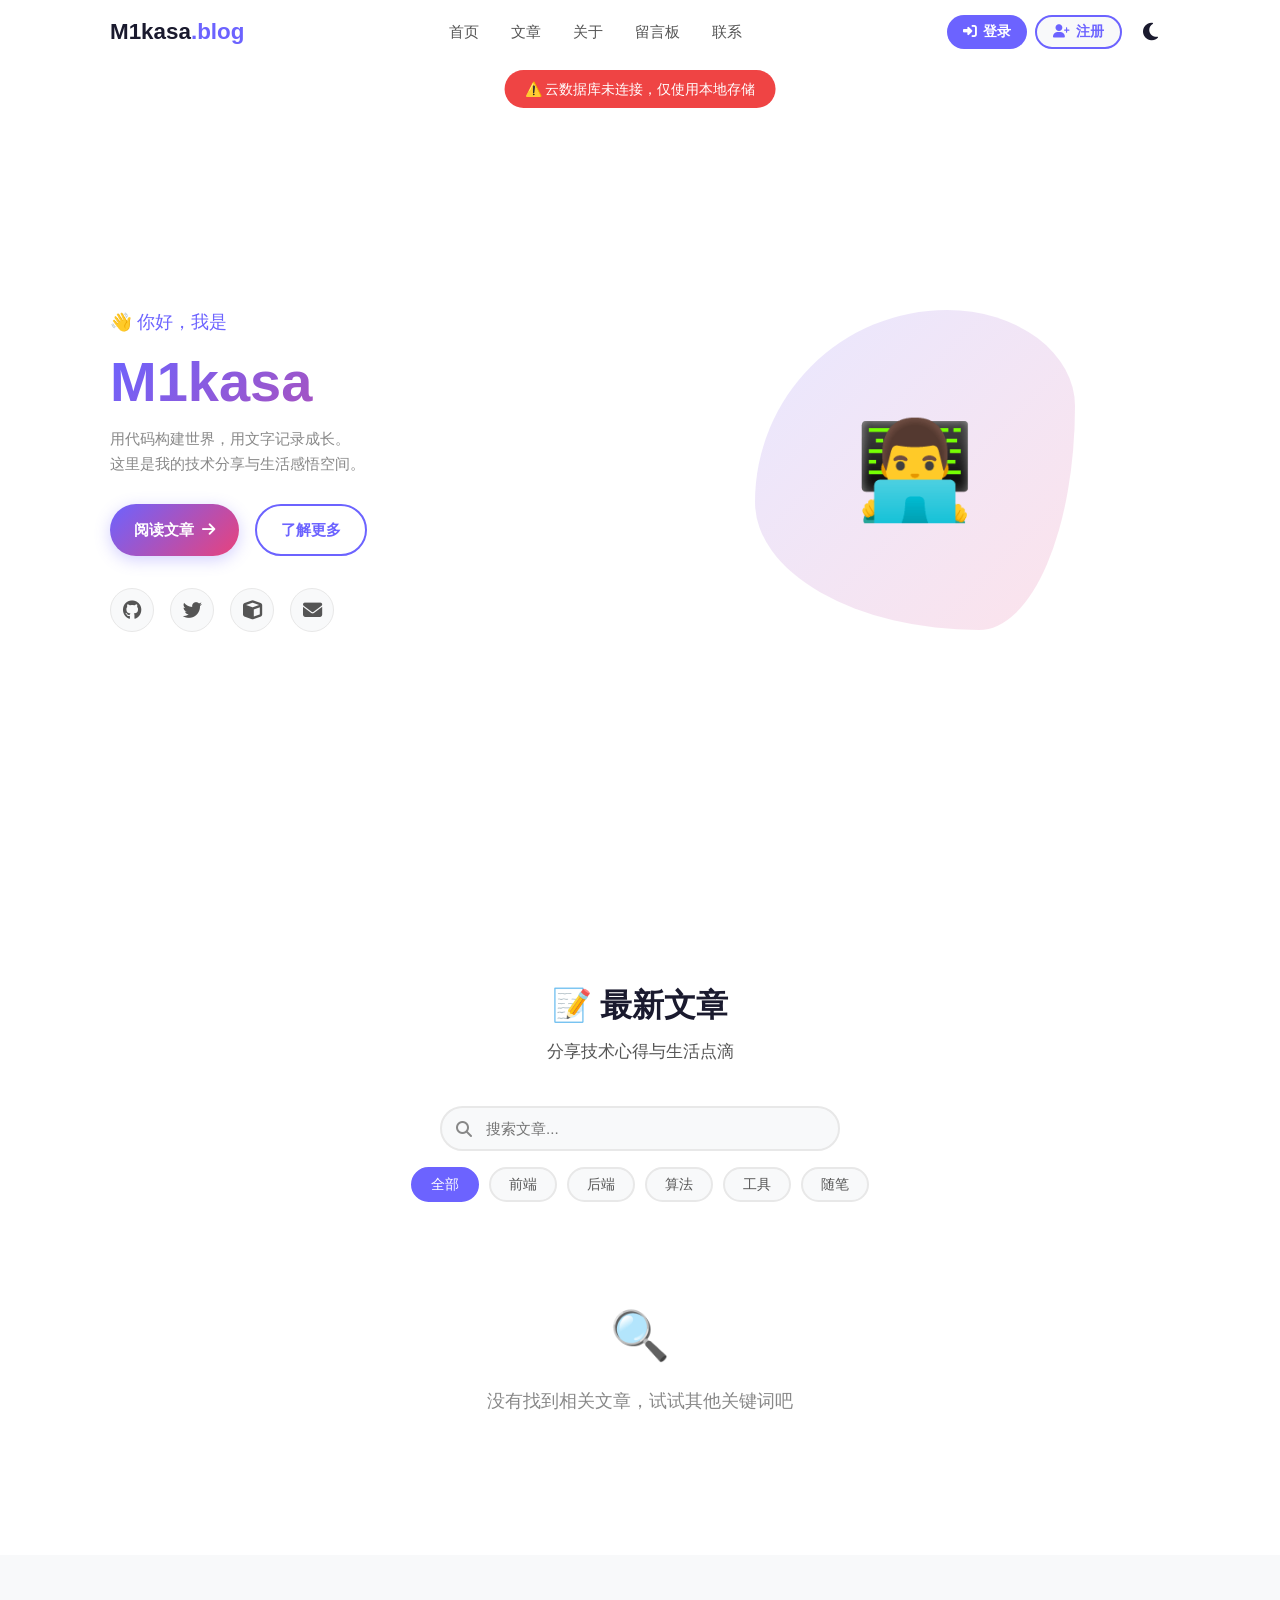
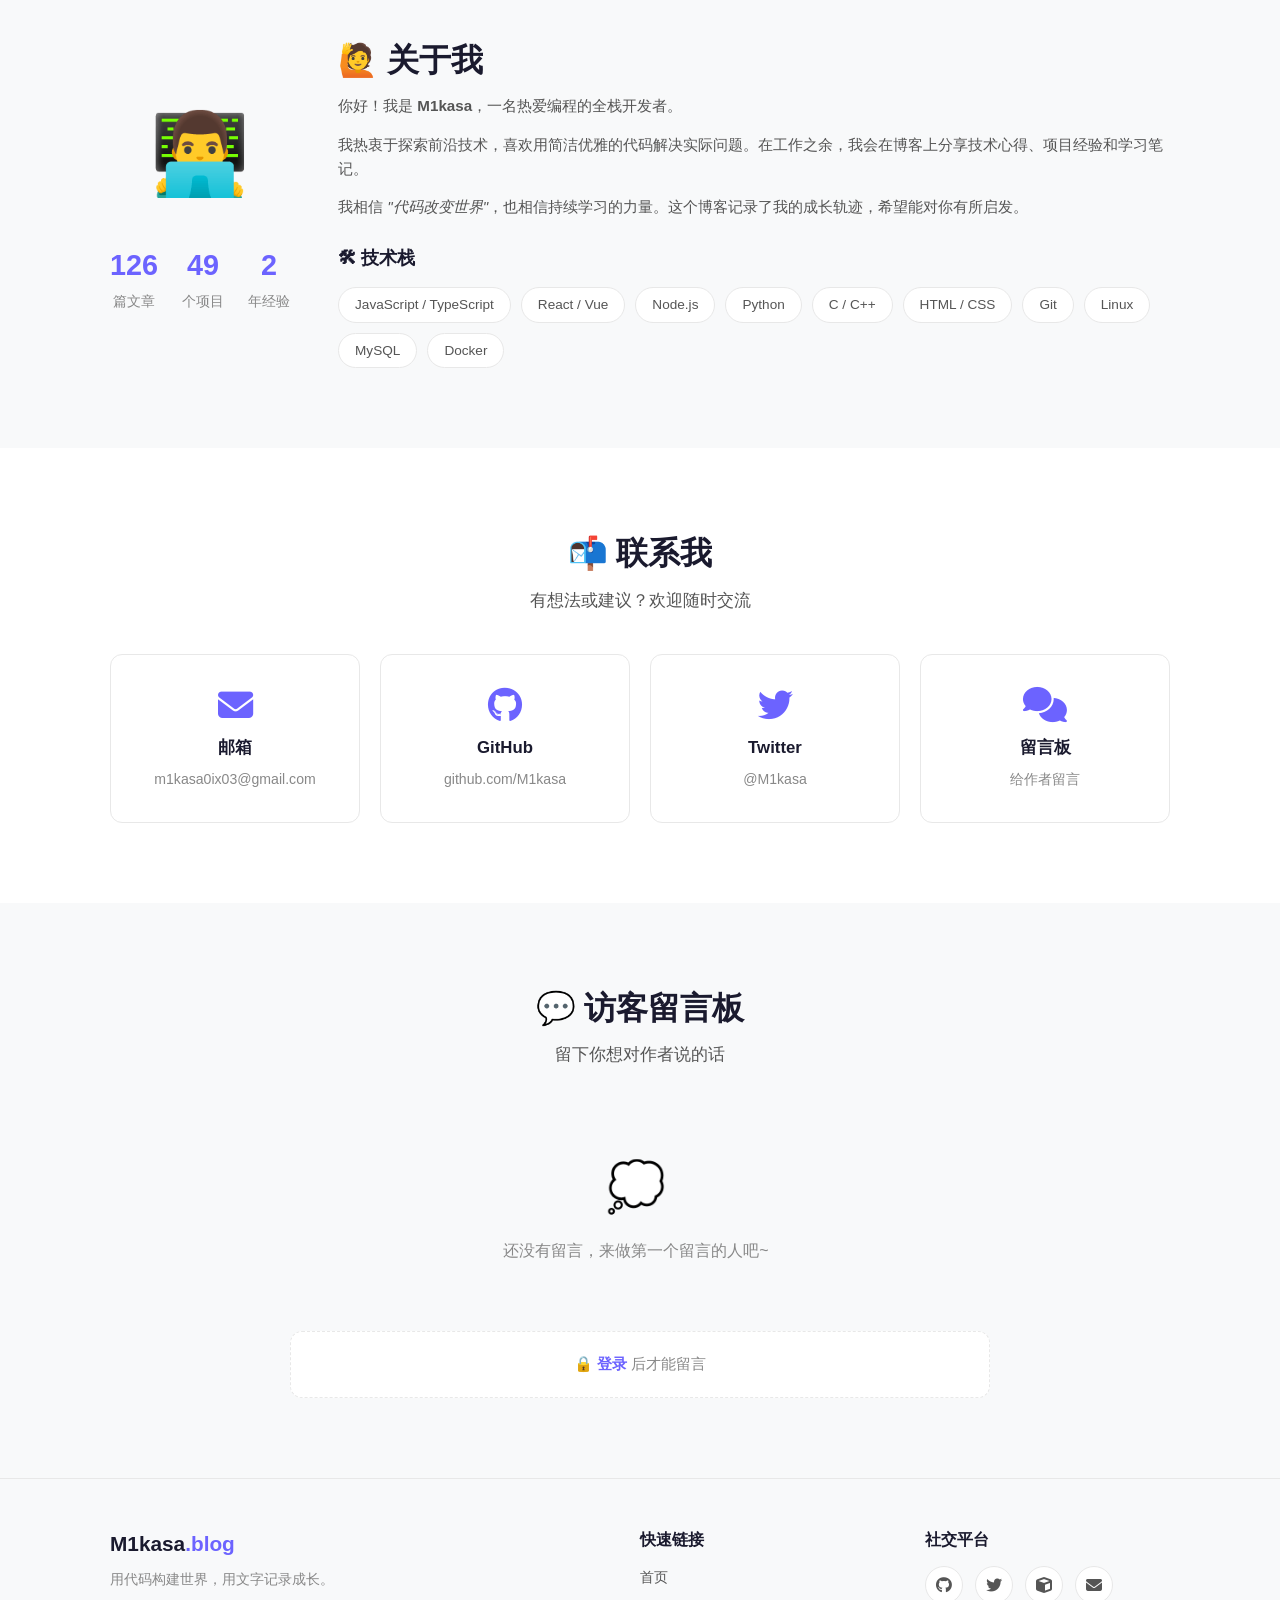
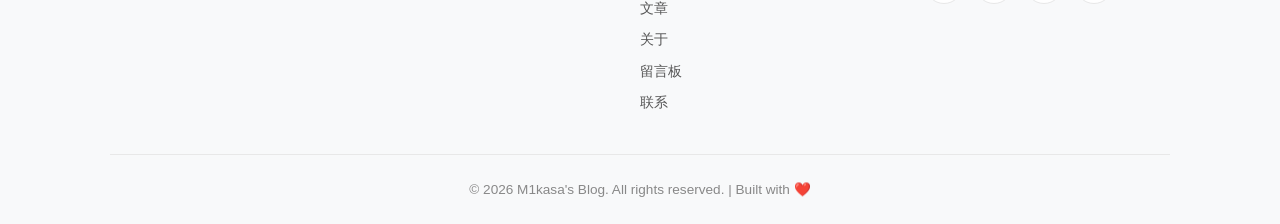
==== commit d638be40: "🐛 修复国内设备离线模式：CDN fallback(unpkg→jsdelivr)+connectSupabase最多等10秒+成功后自动pullFromCloud" ====
--- a/index.html
+++ b/index.html
@@ -6,7 +6,9 @@
     <title>M1kasa's Blog - 个人博客</title>
     <link rel="stylesheet" href="style.css">
     <link rel="stylesheet" href="https://cdnjs.cloudflare.com/ajax/libs/font-awesome/6.4.0/css/all.min.css">
-    <script src="https://cdn.jsdelivr.net/npm/@supabase/supabase-js@2"></script>
+    <script src="https://unpkg.com/@supabase/supabase-js@2"
+            onerror="var s=document.createElement('script');s.src='https://cdn.jsdelivr.net/npm/@supabase/supabase-js@2';document.head.appendChild(s);">
+    </script>
 </head>
 <body>
     <!-- 导航栏 -->
@@ -423,6 +425,6 @@
         </div>
     </div>
 
-    <script src="script.js?v=7"></script>
+    <script src="script.js?v=19"></script>
 </body>
 </html>
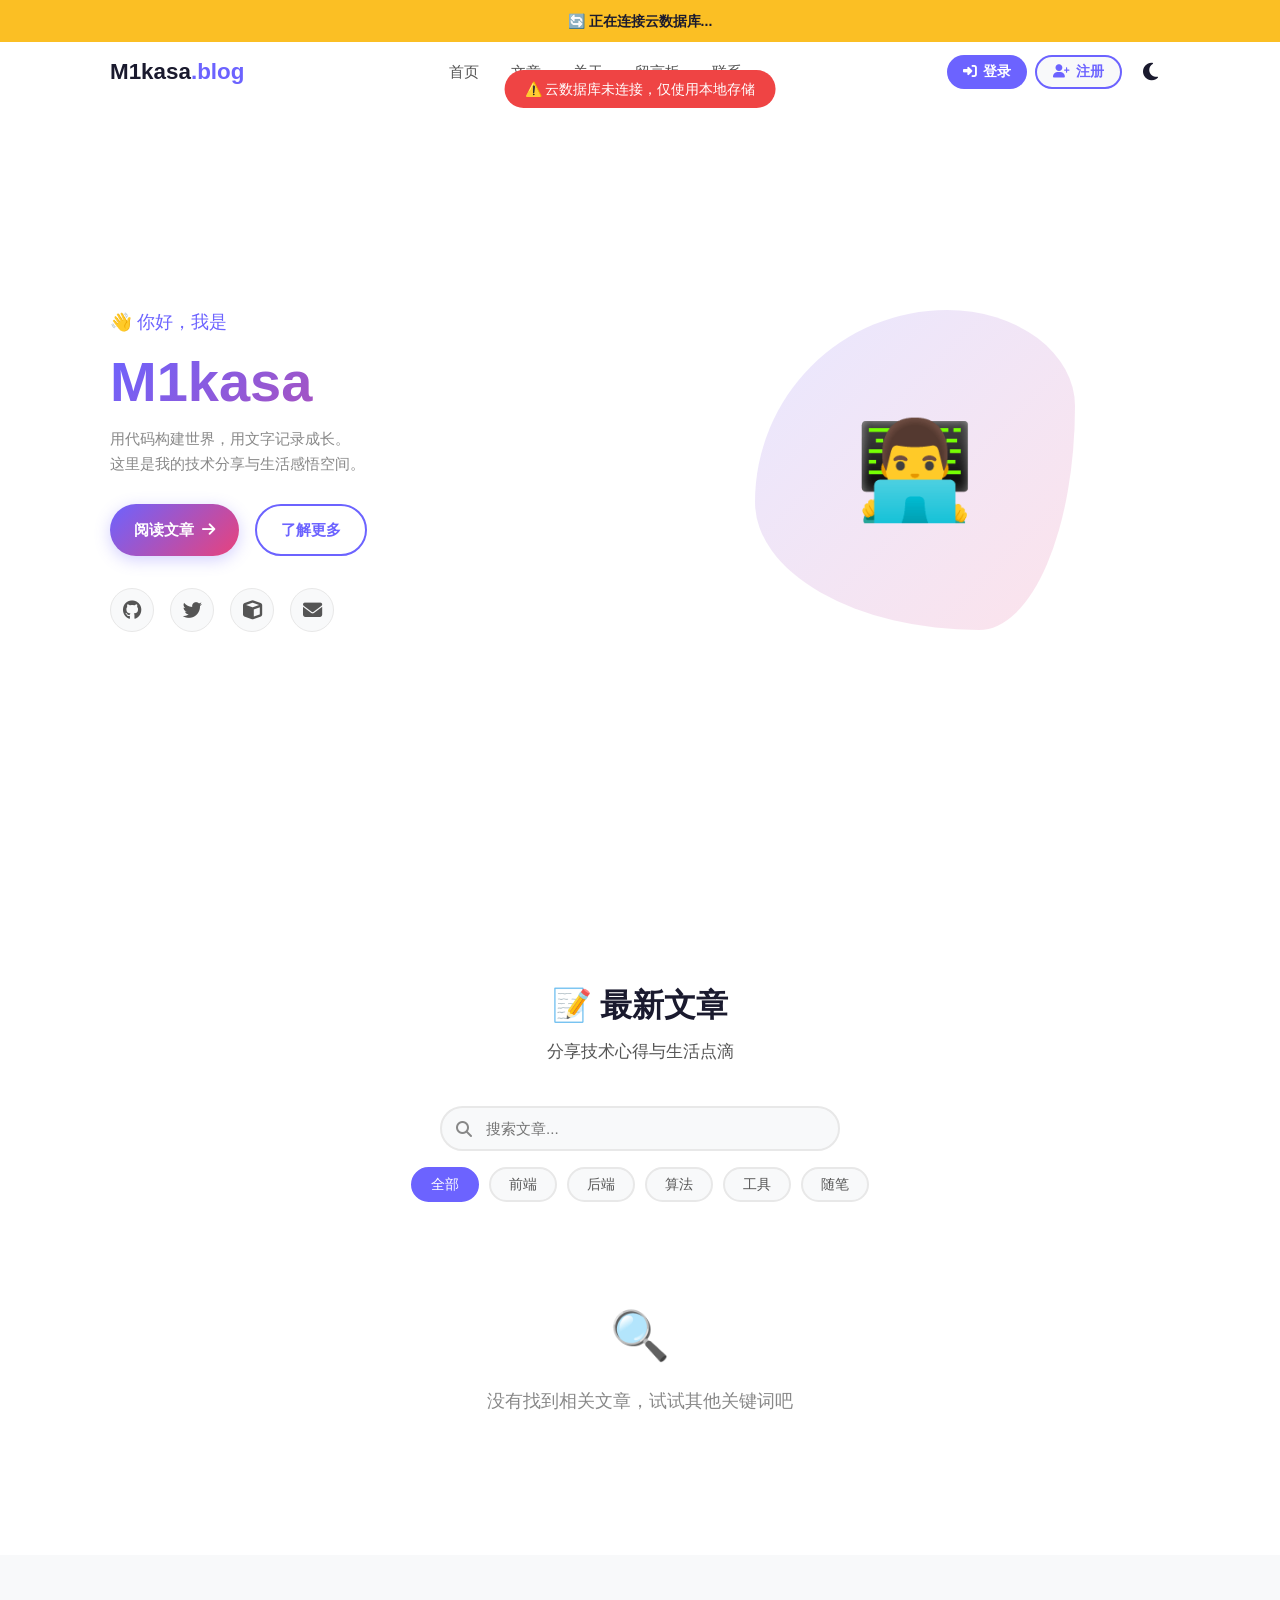
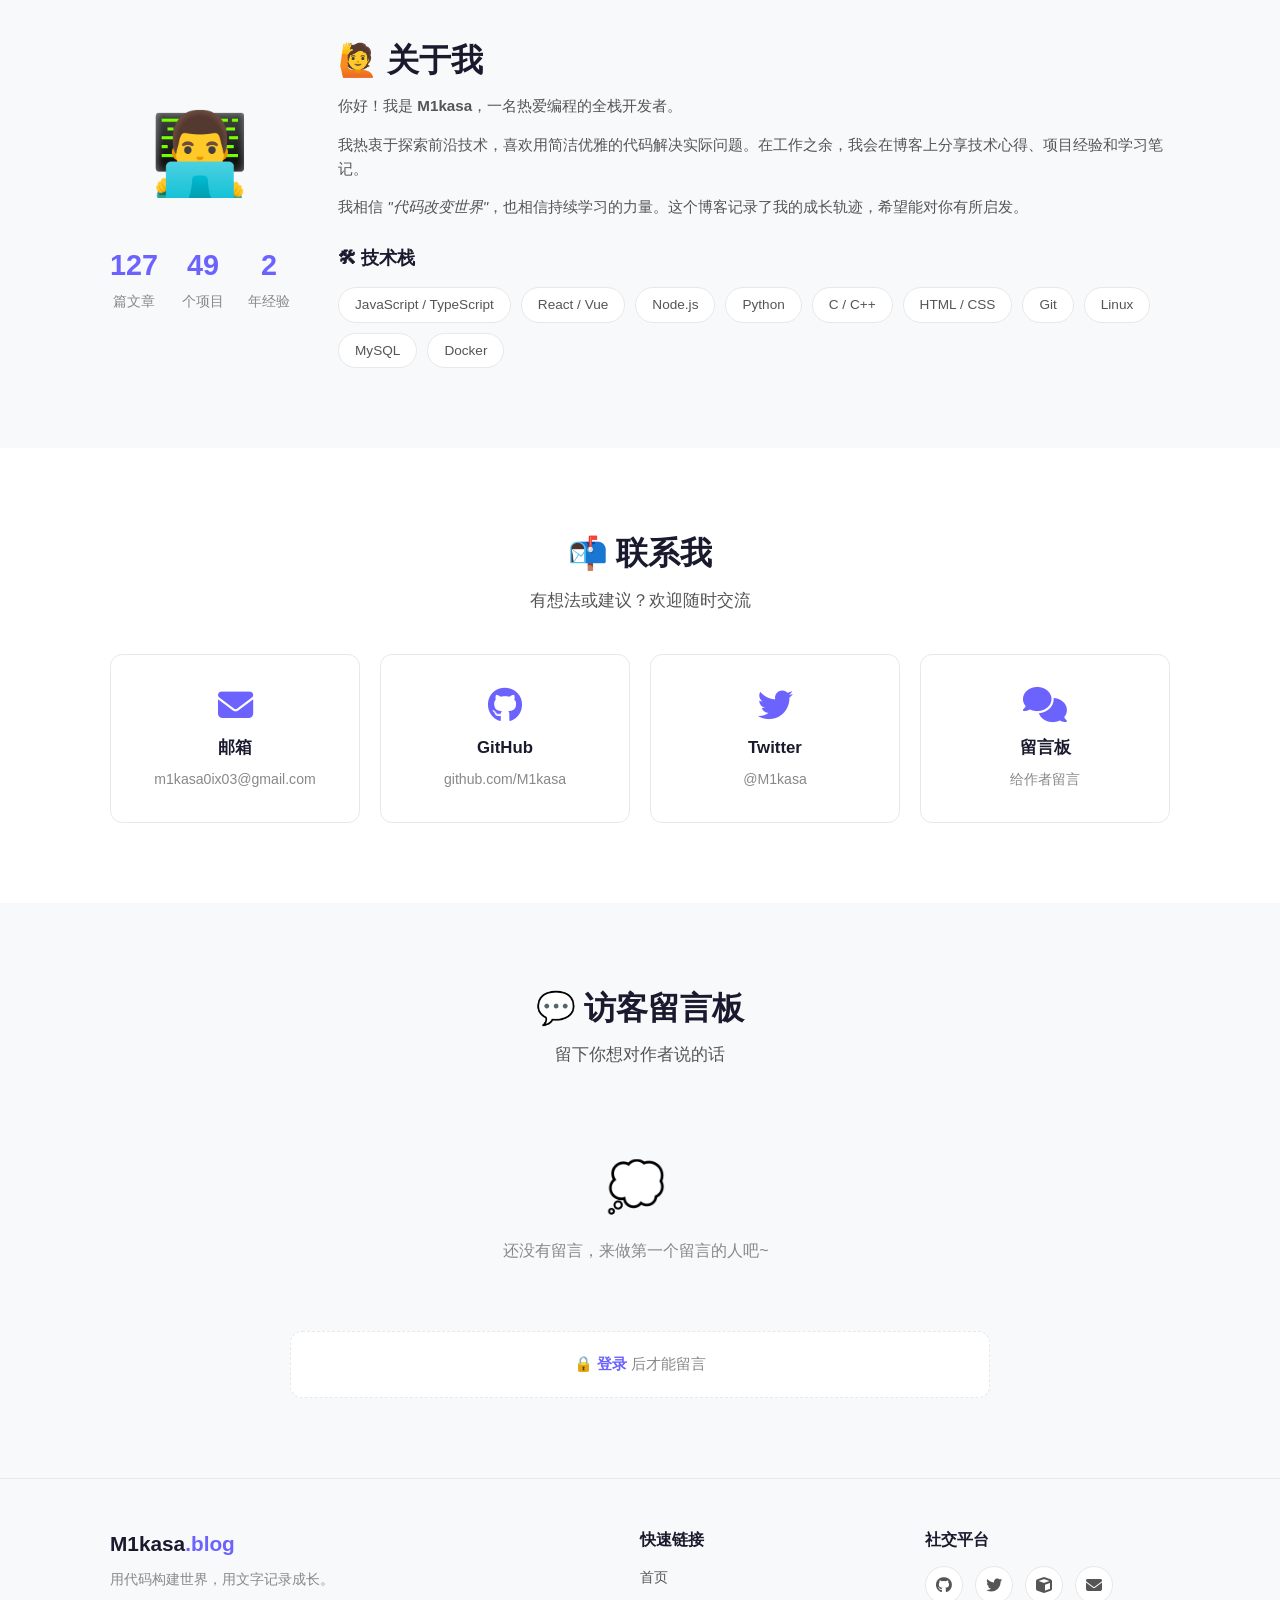
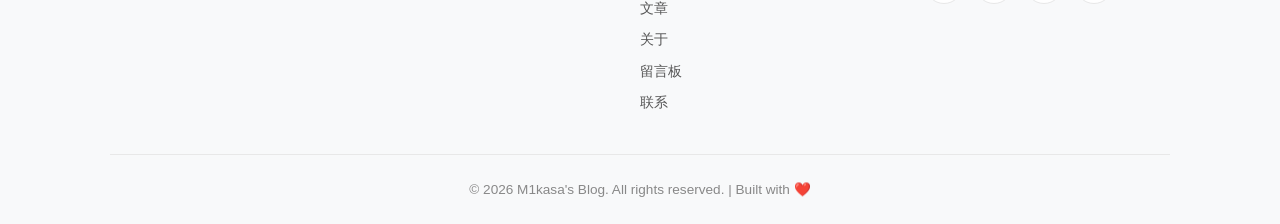
==== commit d64b1037: "✨ 离线横幅：页面顶部显示连接状态，连接中→已连接→自动消失，导航栏自动调整位置" ====
--- a/index.html
+++ b/index.html
@@ -425,6 +425,6 @@
         </div>
     </div>
 
-    <script src="script.js?v=19"></script>
+    <script src="script.js?v=20"></script>
 </body>
 </html>
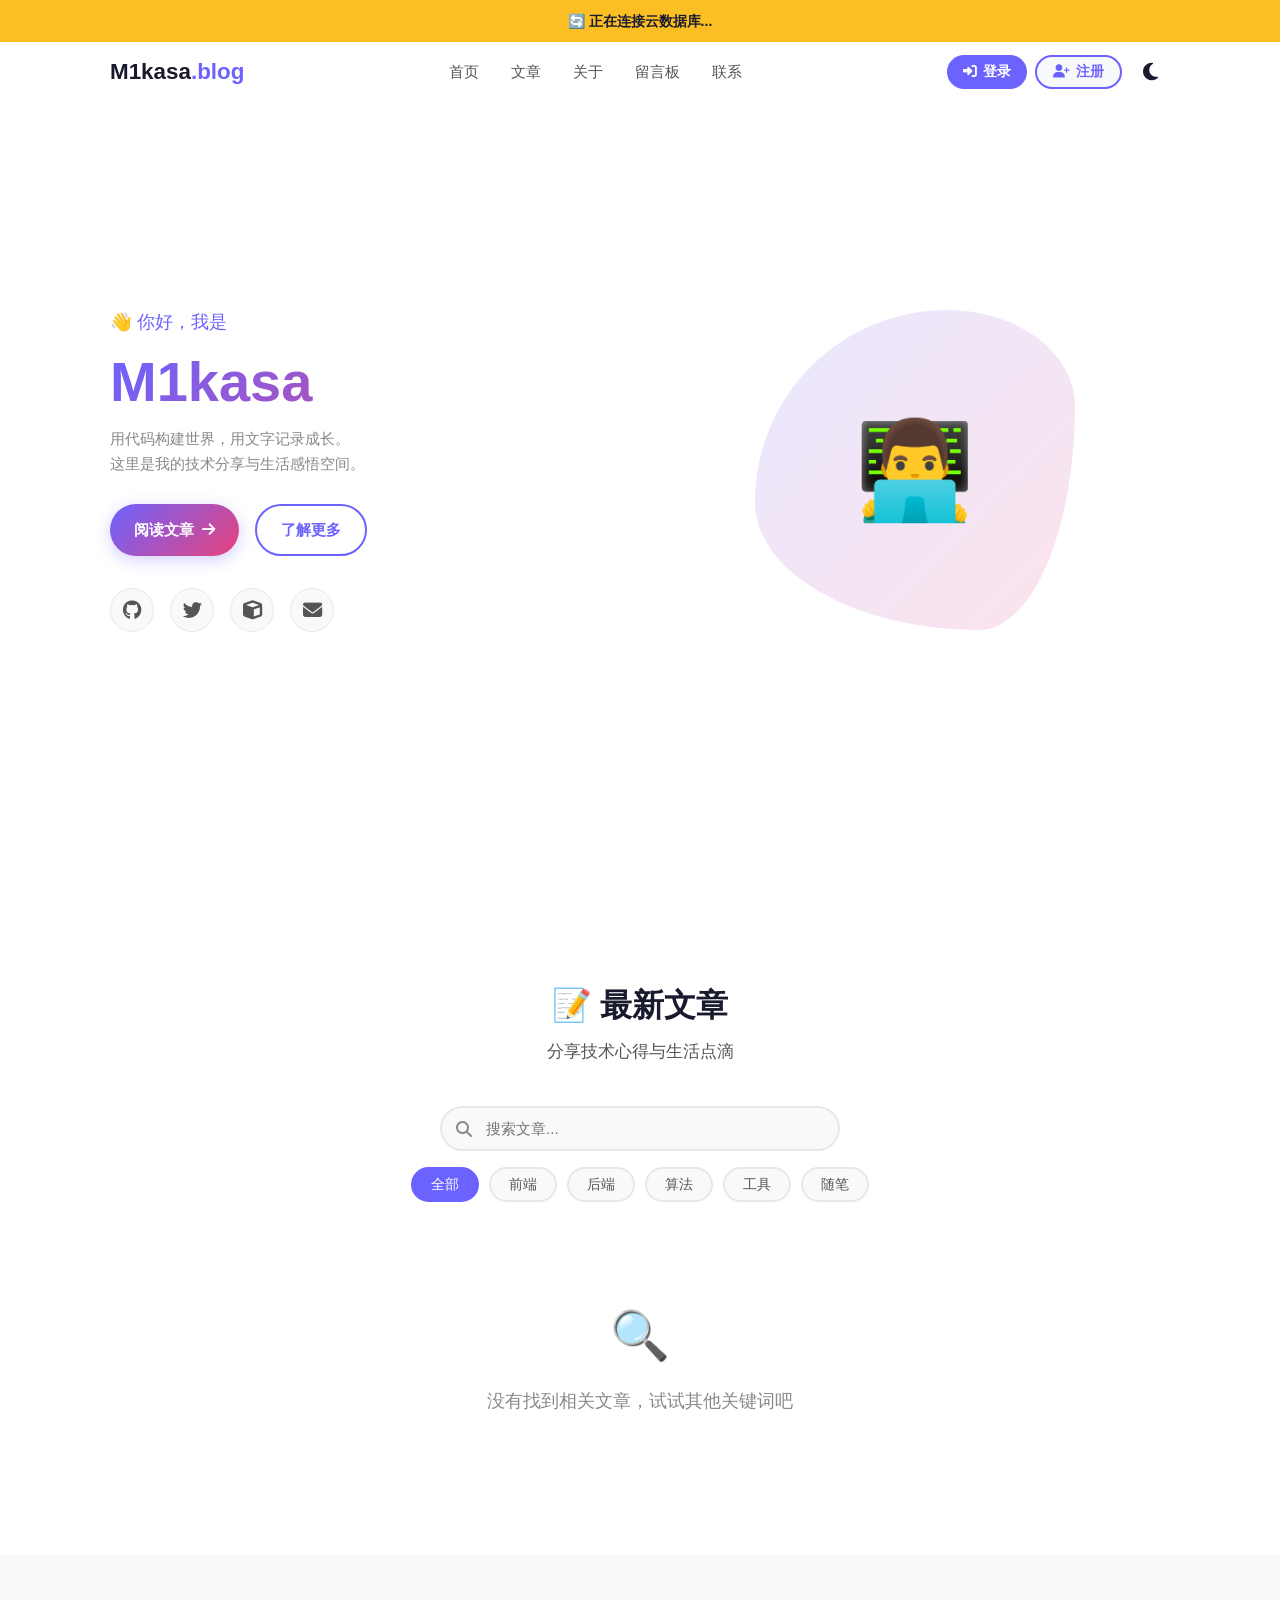
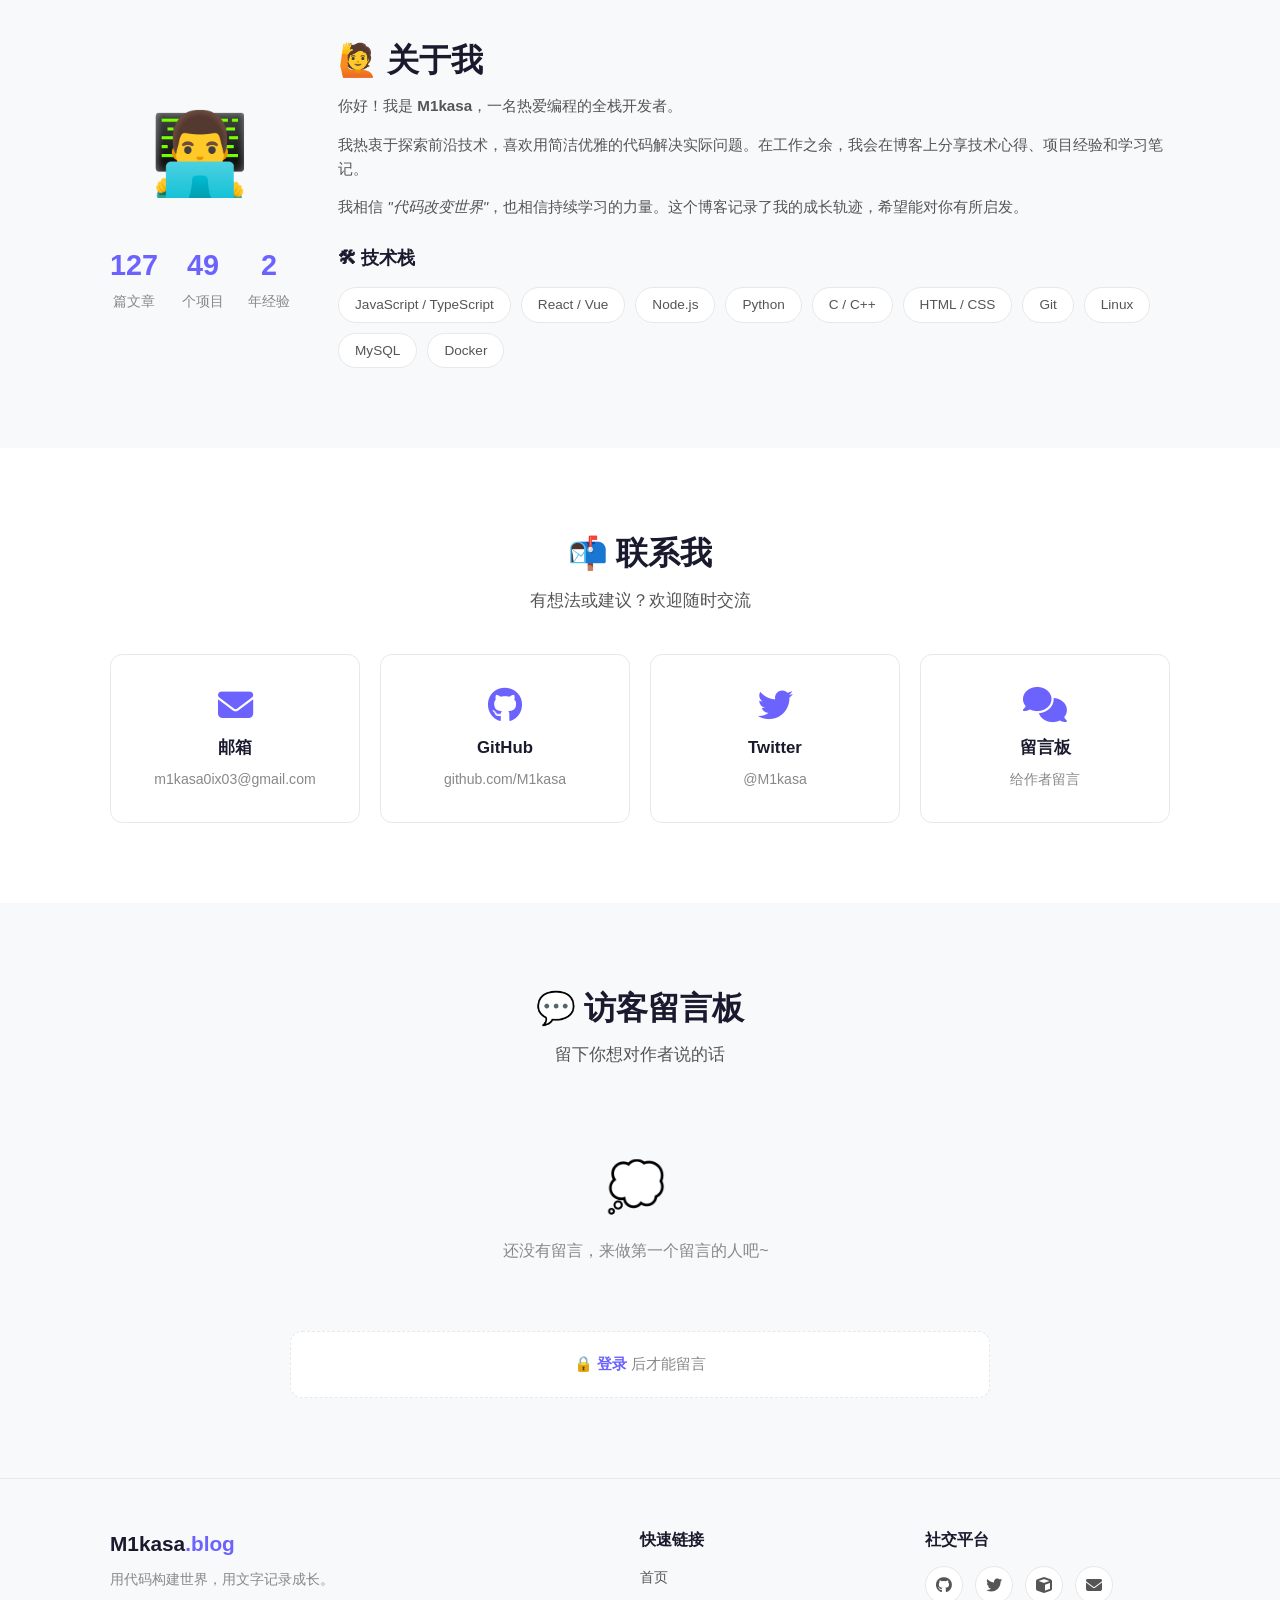
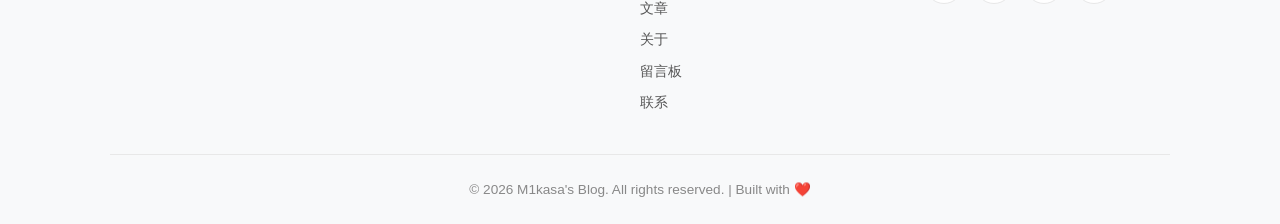
==== commit dc7f1439: "🐛 重写submitComment：改insert+select模式，upsert可能不兼容；去重pullFromCloud调用；加详细错误日志" ====
--- a/index.html
+++ b/index.html
@@ -425,6 +425,6 @@
         </div>
     </div>
 
-    <script src="script.js?v=20"></script>
+    <script src="script.js?v=21"></script>
 </body>
 </html>
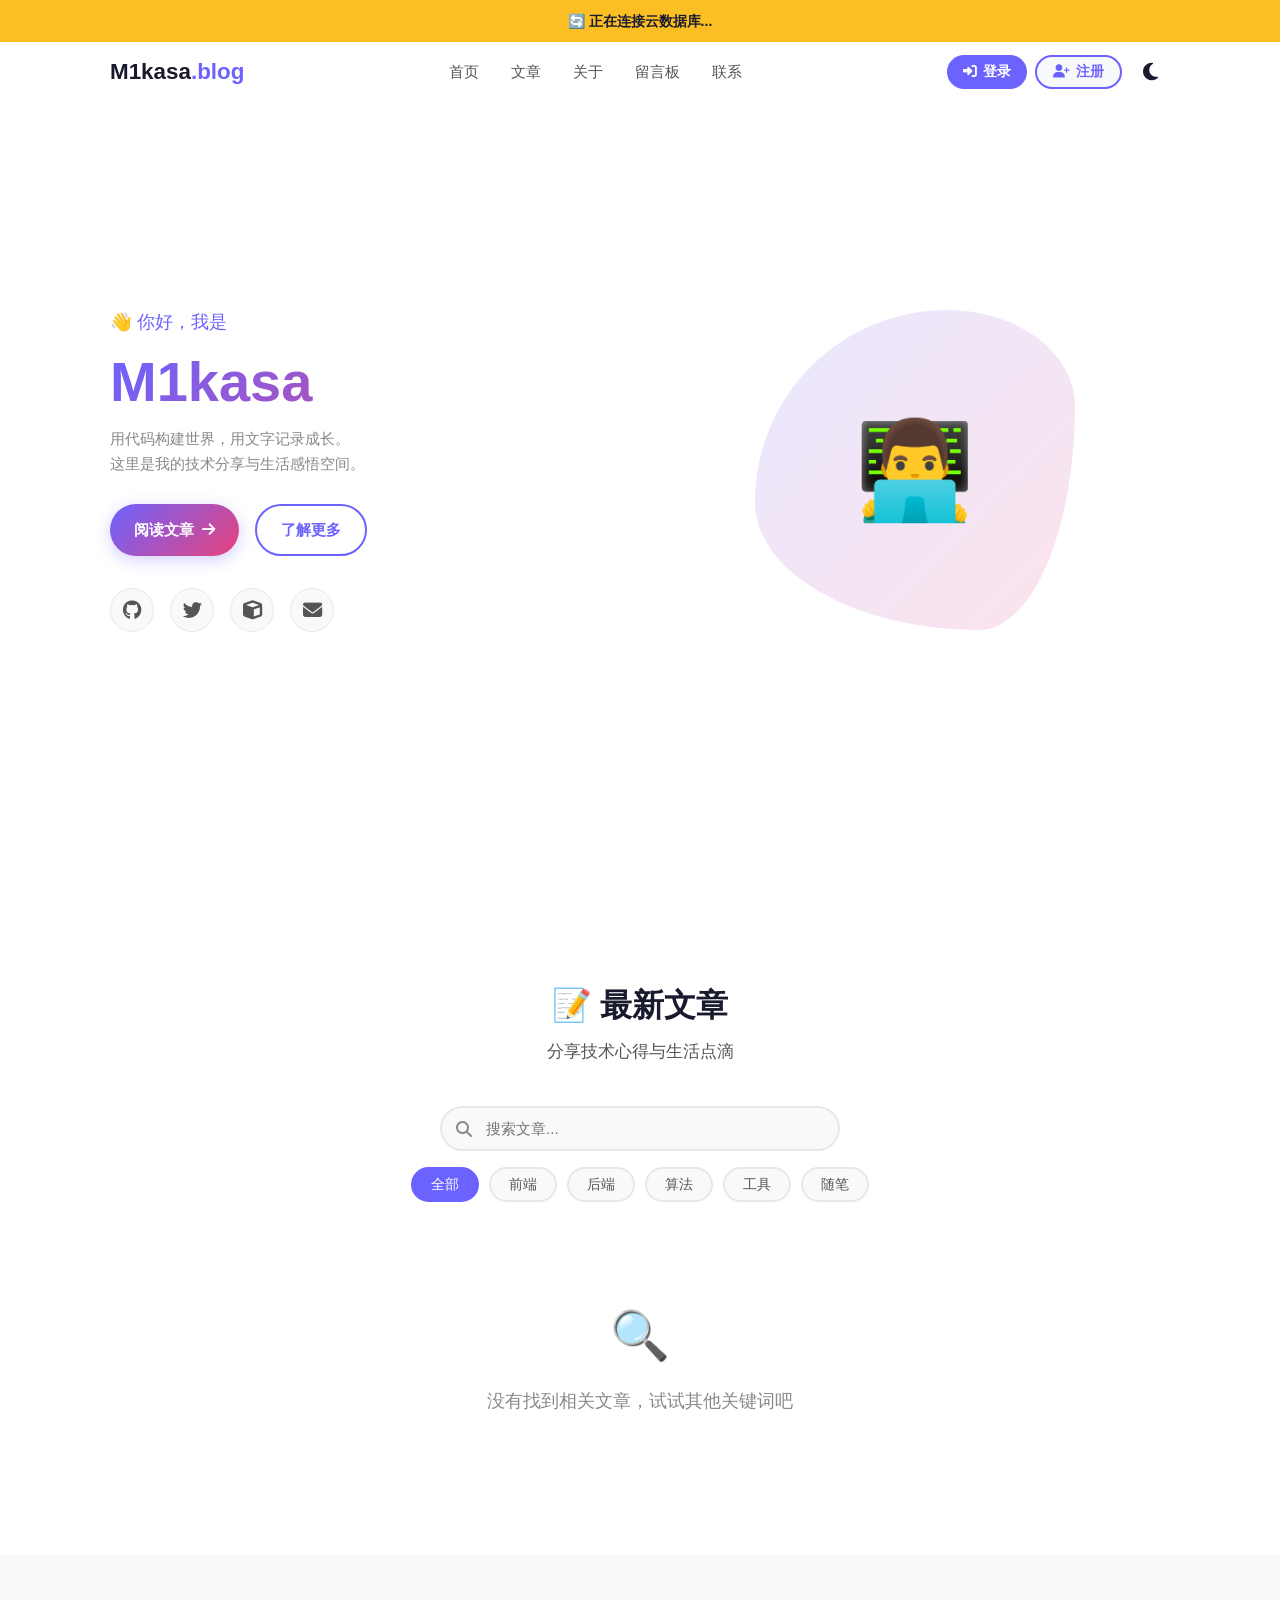
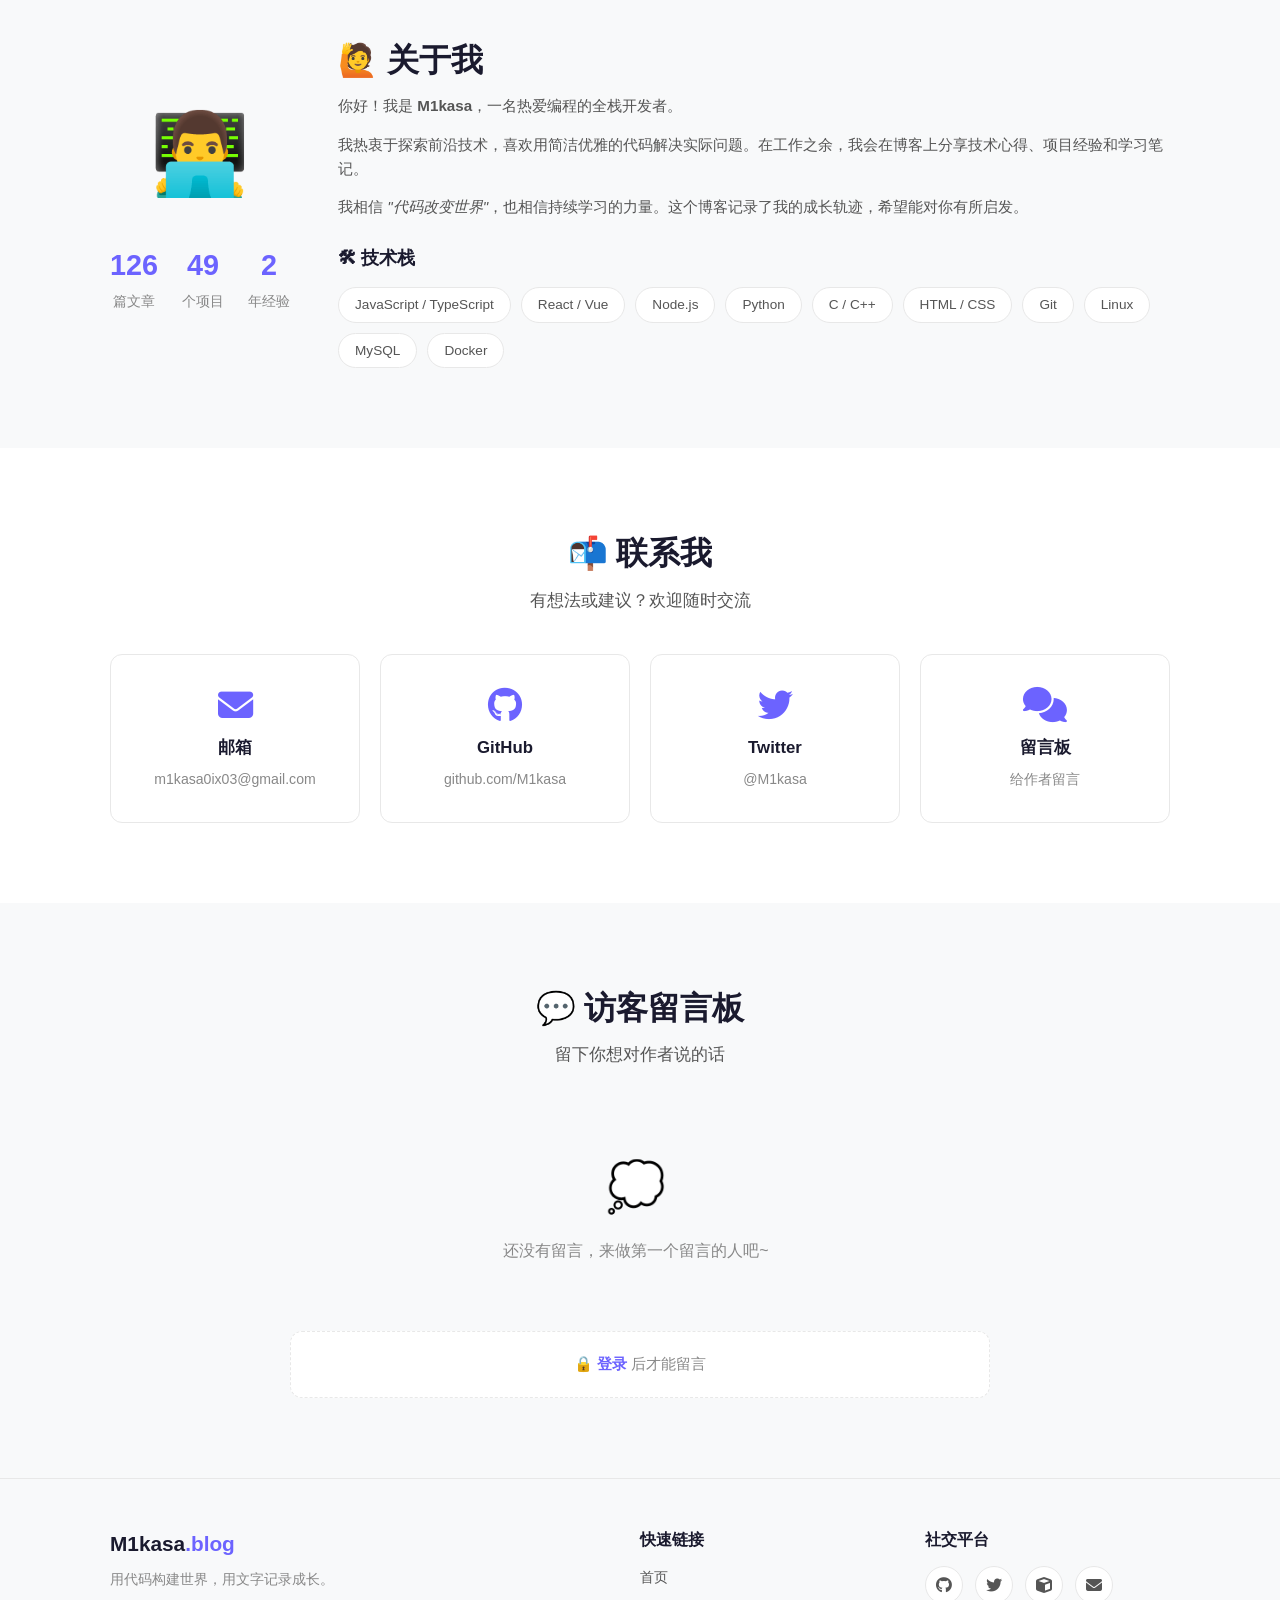
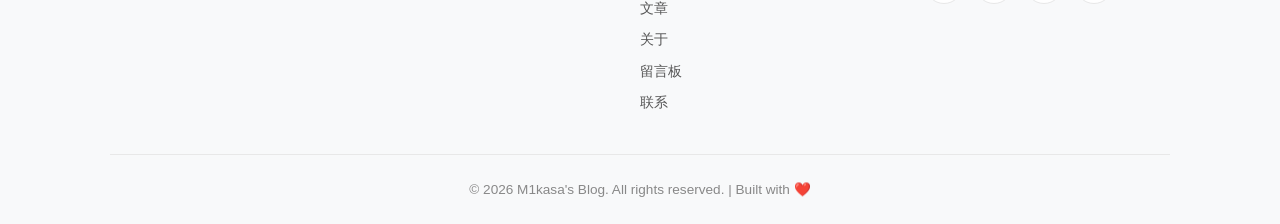
==== commit 887ca4e1: "🐛 双CDN竞速加载+详细400日志：移除静态script标签，script.js动态加载supabase-js优先用先到的CDN" ====
--- a/index.html
+++ b/index.html
@@ -6,9 +6,7 @@
     <title>M1kasa's Blog - 个人博客</title>
     <link rel="stylesheet" href="style.css">
     <link rel="stylesheet" href="https://cdnjs.cloudflare.com/ajax/libs/font-awesome/6.4.0/css/all.min.css">
-    <script src="https://unpkg.com/@supabase/supabase-js@2"
-            onerror="var s=document.createElement('script');s.src='https://cdn.jsdelivr.net/npm/@supabase/supabase-js@2';document.head.appendChild(s);">
-    </script>
+    <!-- supabase-js 由 script.js 动态加载 -->
 </head>
 <body>
     <!-- 导航栏 -->
@@ -425,6 +423,6 @@
         </div>
     </div>
 
-    <script src="script.js?v=21"></script>
+    <script src="script.js?v=22"></script>
 </body>
 </html>
